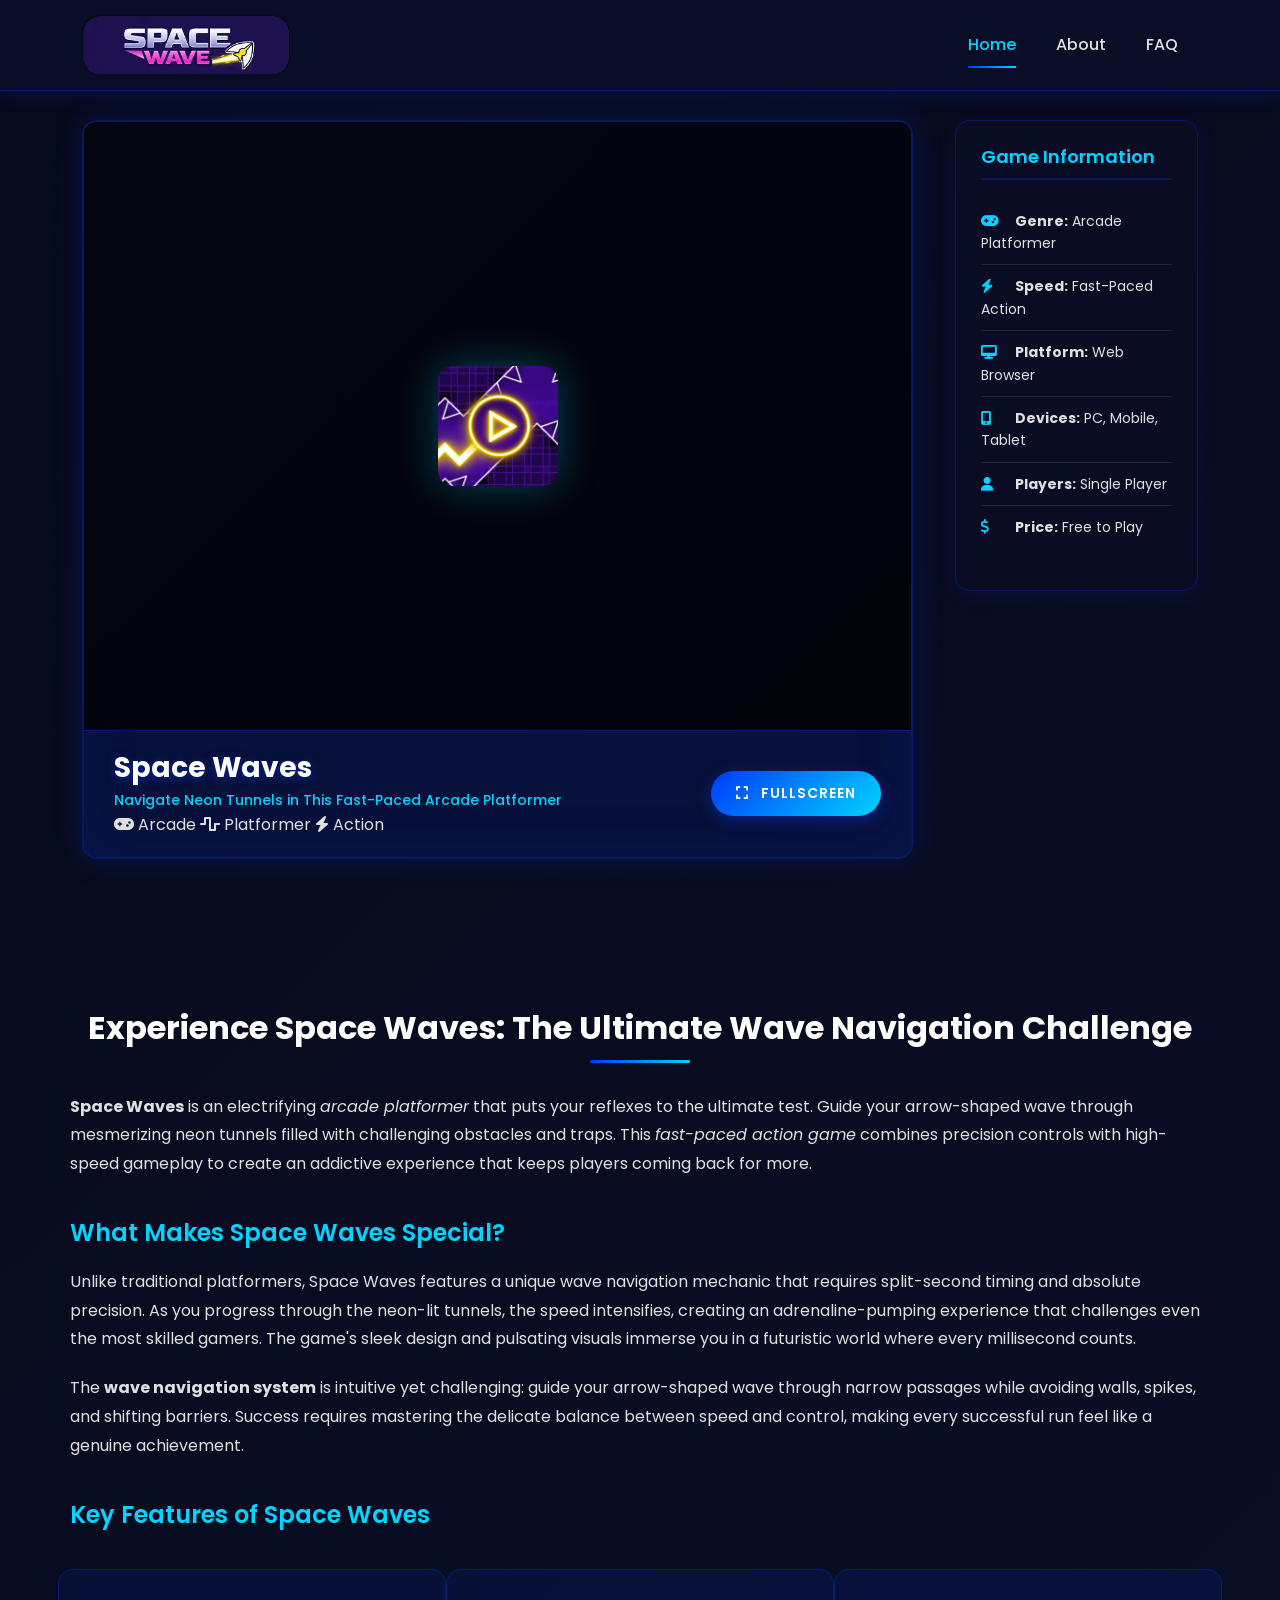
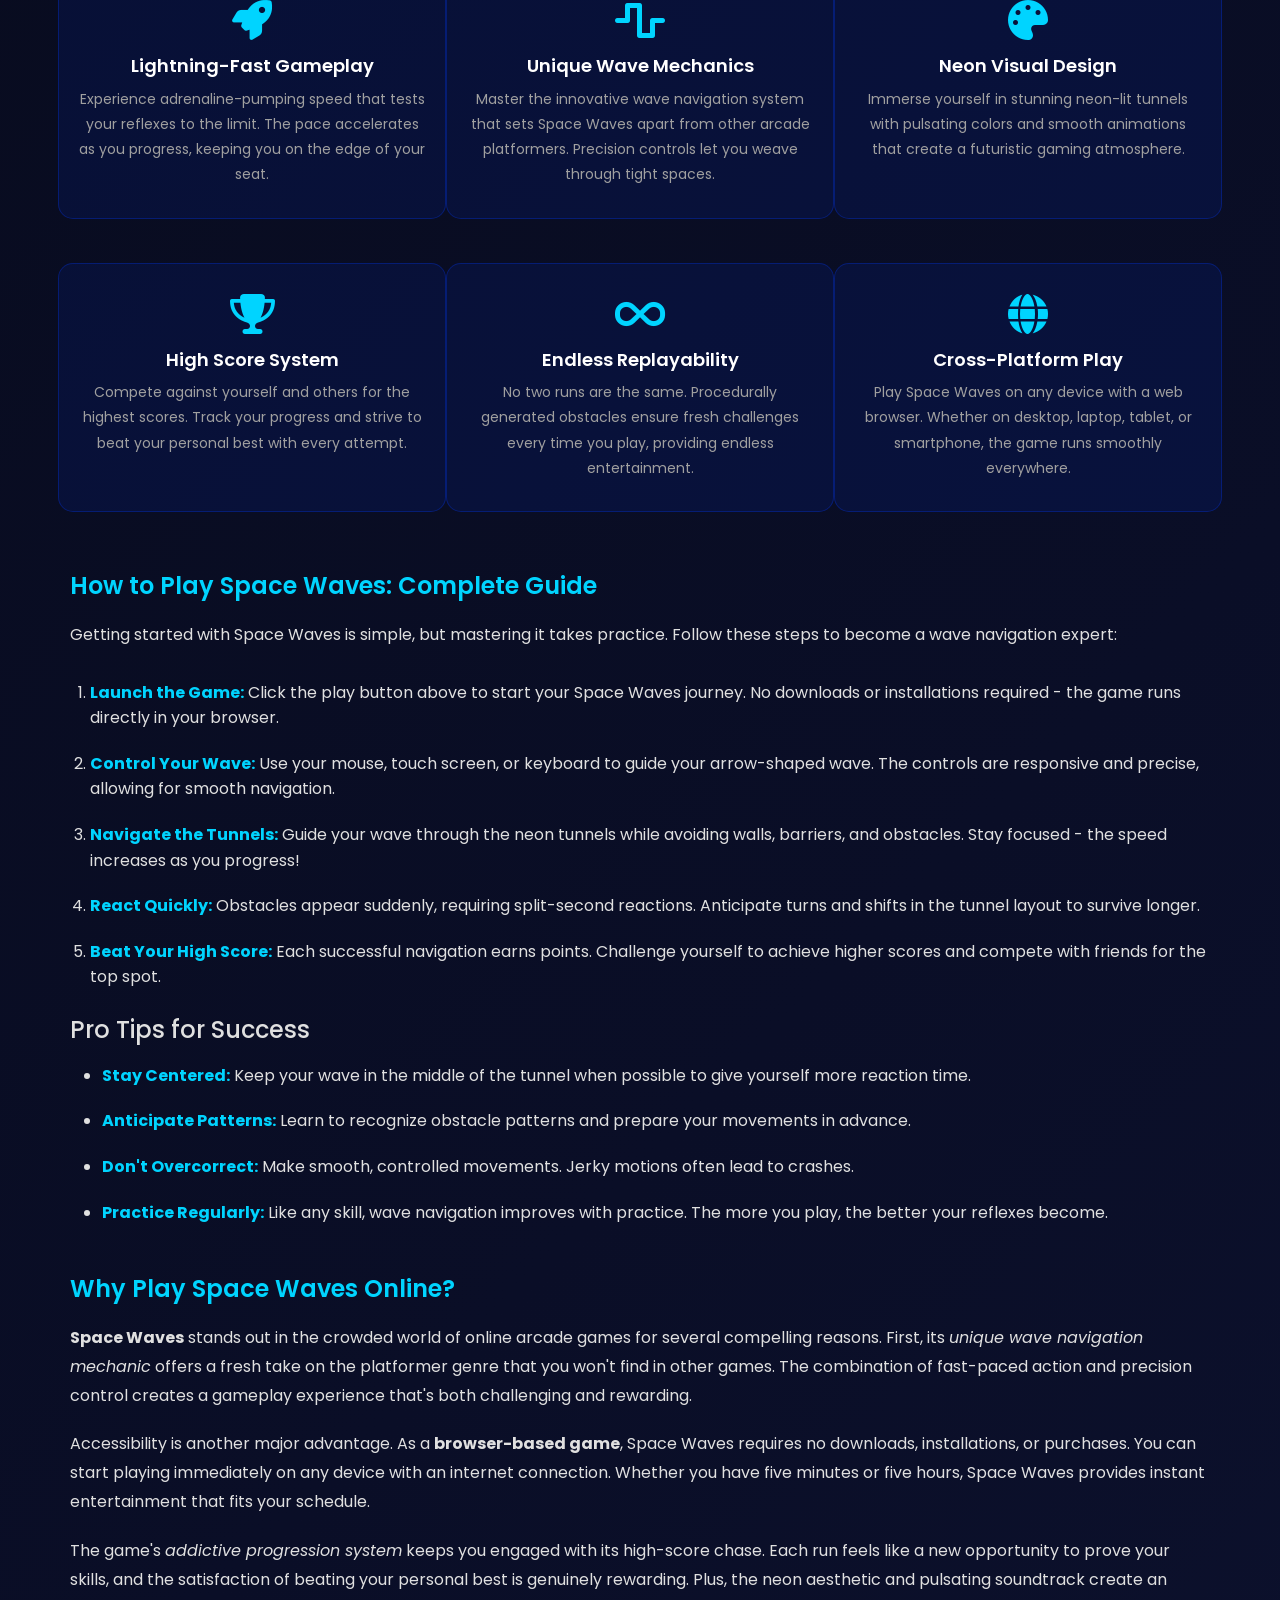
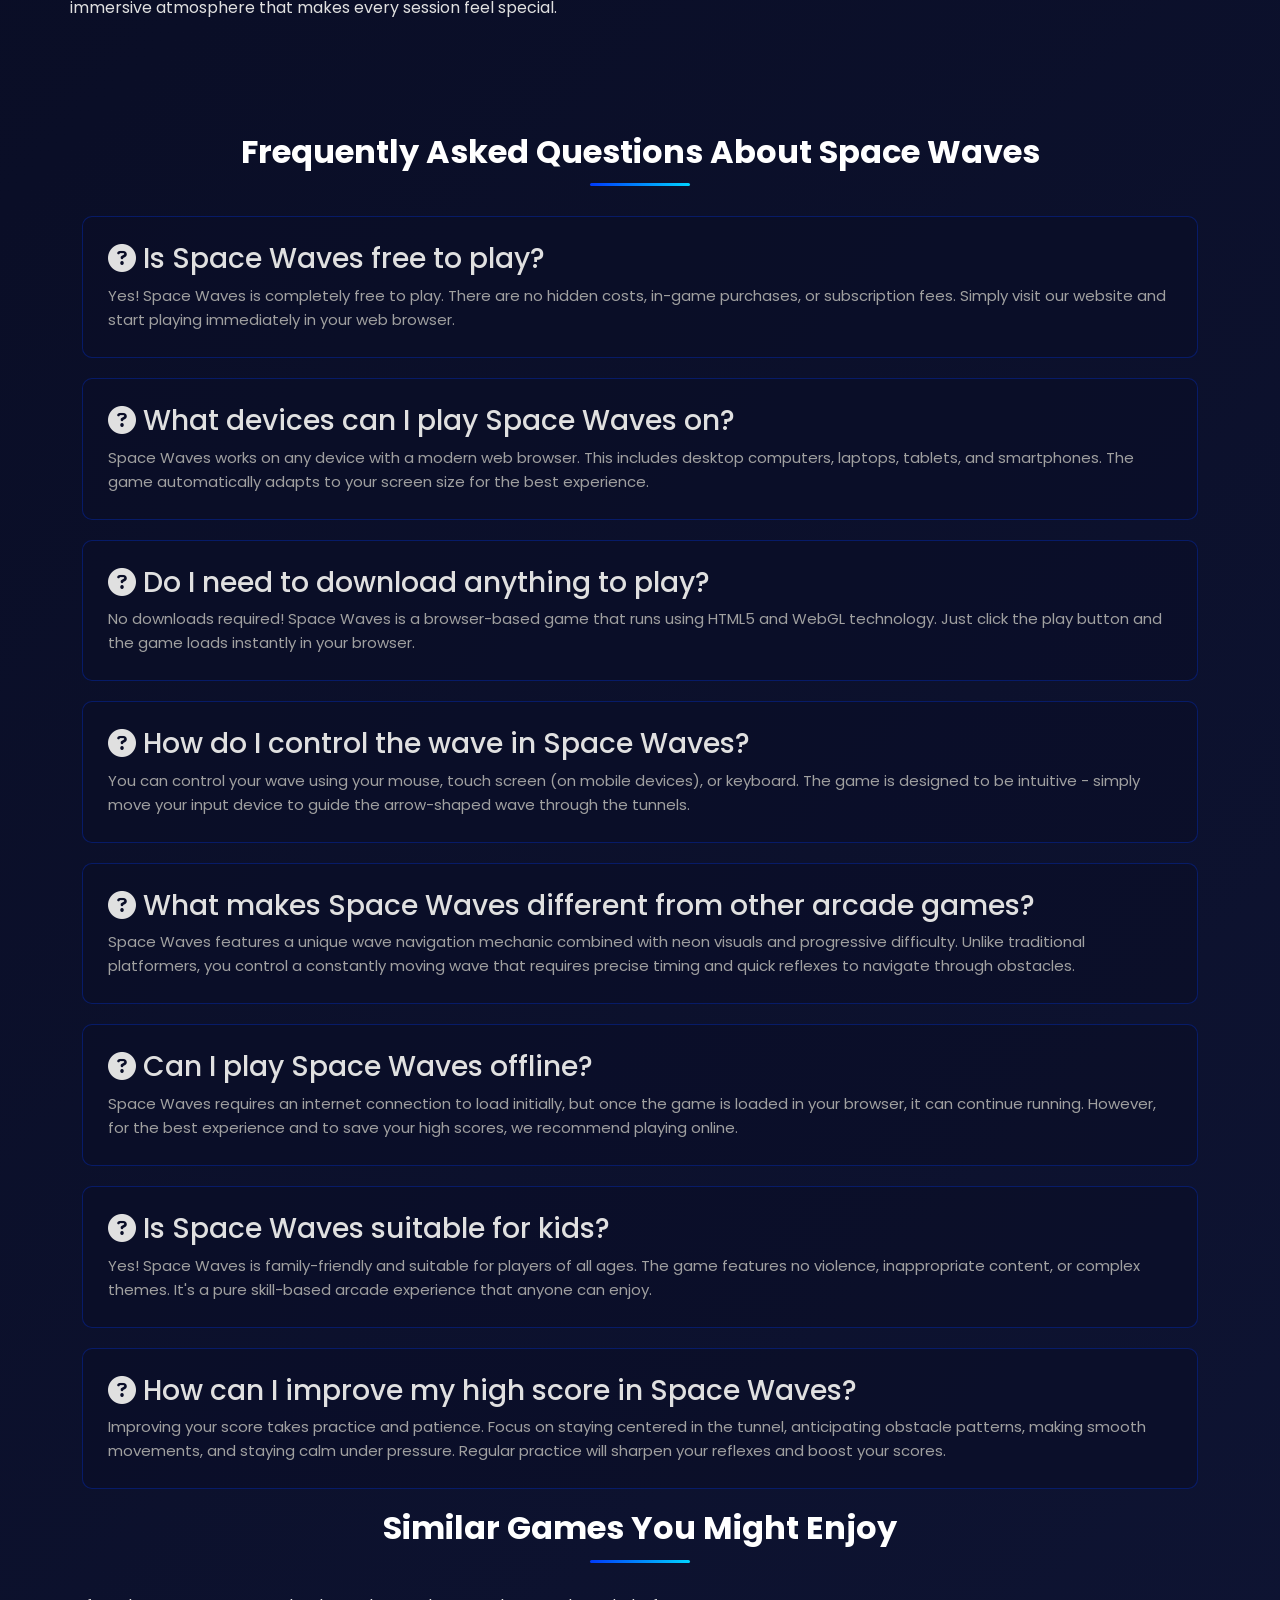
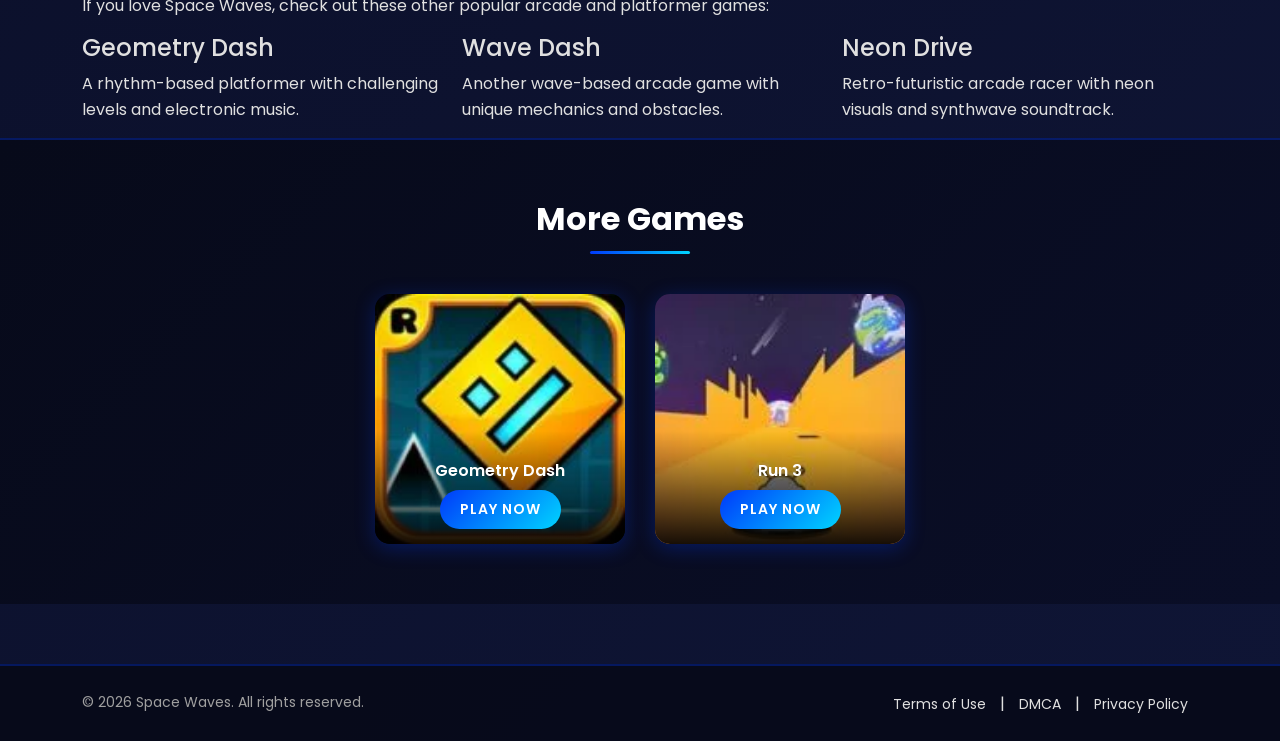
==== index.html @ f8aede5f "Add files via upload" ====
<!DOCTYPE html>
<html lang="en" dir="ltr">
<head>
    <meta charset="utf-8">
    <meta name="viewport" content="width=device-width, initial-scale=1, shrink-to-fit=no" />
    <title>Space Waves - Play Free Online Arcade Platformer Game</title>
    <meta name="description" content="Play Space Waves unblocked free online! Navigate neon tunnels in this fast-paced arcade platformer. Test your reflexes in Space Waves unbanned - the ultimate wave navigation game!" />
    <meta name="keywords" content="space waves game, space waves online, arcade platformer, wave navigation game, neon tunnel game, reflex arcade game, free online game" />
    <meta name="robots" content="index, follow">
    <link rel="canonical" href="https://spacewaves-unblocked.github.io/" />
    
    <!-- Open Graph -->
    <meta property="og:title" content="Space Waves - Play Free Online Arcade Platformer" />
    <meta property="og:description" content="Guide your wave through neon tunnels in this fast-paced arcade platformer. Play Space Waves free online now!" />
    <meta property="og:type" content="website" />
    <meta property="og:url" content="https://spacewaves-unblocked.github.io/" />
    <meta property="og:image" content="https://spacewaves-unblocked.github.io/images/logo.webp" />
    <meta property="og:image:width" content="512" />
    <meta property="og:image:height" content="512" />
    <meta property="og:site_name" content="Space Waves" />
    
    <!-- Twitter Card -->
    <meta name="twitter:card" content="summary_large_image" />
    <meta name="twitter:title" content="Space Waves - Free Online Arcade Platformer" />
    <meta name="twitter:description" content="Navigate neon tunnels in this fast-paced wave platformer game. Play free now!" />
    <meta name="twitter:image" content="https://spacewaves-unblocked.github.io/images/logo.webp" />
    
    <!-- Favicon -->
    <link rel="icon" href="images/favicon.webp" sizes="32x32">
    <link rel="apple-touch-icon" href="images/logo.webp">
    
    <!-- Bootstrap CSS -->
    <link rel="stylesheet" href="https://cdn.jsdelivr.net/npm/bootstrap@5.3.0/dist/css/bootstrap.min.css" integrity="sha384-9ndCyUaIbzAi2FUVXJi0CjmCapSmO7SnpJef0486qhLnuZ2cdeRhO02iuK6FUUVM" crossorigin="anonymous">
    
    <!-- Font Awesome -->
    <link rel="stylesheet" href="https://cdnjs.cloudflare.com/ajax/libs/font-awesome/6.4.0/css/all.min.css" integrity="sha512-iecdLmaskl7CVkqkXNQ/ZH/XLlvWZOJyj7Yy7tcenmpD1ypASozpmT/E0iPtmFIB46ZmdtAc9eNBvH0H/ZpiBw==" crossorigin="anonymous" referrerpolicy="no-referrer" />
    
    <!-- Resource Hints for Performance -->
    <link rel="preconnect" href="https://fonts.googleapis.com">
    <link rel="preconnect" href="https://fonts.gstatic.com" crossorigin>
    <link rel="preconnect" href="https://cdn.jsdelivr.net" crossorigin>
    <link rel="preconnect" href="https://cdnjs.cloudflare.com" crossorigin>
    <link rel="preconnect" href="https://code.jquery.com" crossorigin>
    
    <!-- Preload Critical Resources -->
    <link rel="preload" href="https://fonts.googleapis.com/css2?family=Poppins:wght@400;500;600;700&display=swap" as="style">
    <link rel="preload" href="images/logo.webp" as="image" fetchpriority="high">
    
    <!-- Google Fonts -->
    <link href="https://fonts.googleapis.com/css2?family=Poppins:wght@400;500;600;700&display=swap" rel="stylesheet">
    
    <!-- Custom CSS -->
    <link rel="stylesheet" href="css/style.css">
    
    <!-- Schema Markup - VideoGame -->
    <script type="application/ld+json">
    {
        "@context": "https://schema.org",
        "@type": "VideoGame",
        "name": "Space Waves",
        "description": "A fast-paced arcade platformer where players navigate an arrow-shaped wave through neon tunnels, dodging obstacles and testing their reflexes.",
        "genre": ["Arcade", "Platformer", "Action"],
        "gamePlatform": ["Web Browser", "PC", "Mobile"],
        "playMode": "SinglePlayer",
        "applicationCategory": "Game",
        "operatingSystem": "Any",
        "offers": {
            "@type": "Offer",
            "price": "0",
            "priceCurrency": "USD",
            "availability": "https://schema.org/InStock"
        },
        "author": {
            "@type": "Organization",
            "name": "do.Games"
        },
        "publisher": {
            "@type": "Organization",
            "name": "Space Waves"
        },
        "aggregateRating": {
            "@type": "AggregateRating",
            "ratingValue": "4.5",
            "ratingCount": "1000"
        }
    }
    </script>
    
    <!-- WebSite Schema -->
    <script type="application/ld+json">
    {
        "@context": "https://schema.org",
        "@type": "WebSite",
        "name": "Space Waves - Free Online Game",
        "url": "https://spacewaves-unblocked.github.io",
        "description": "Play Space Waves free online. Navigate neon tunnels in this fast-paced arcade platformer with precision controls.",
        "potentialAction": {
            "@type": "SearchAction",
            "target": "https://spacewaves-unblocked.github.io/?search={search_term_string}",
            "query-input": "required name=search_term_string"
        }
    }
    </script>
    
    <!-- Breadcrumb Schema -->
    <script type="application/ld+json">
    {
        "@context": "https://schema.org",
        "@type": "BreadcrumbList",
        "itemListElement": [{
            "@type": "ListItem",
            "position": 1,
            "name": "Home",
            "item": "https://spacewaves-unblocked.github.io/"
        }]
    }
    </script>
    
    <!-- FAQ Schema -->
    <script type="application/ld+json">
    {
        "@context": "https://schema.org",
        "@type": "FAQPage",
        "mainEntity": [
            {
                "@type": "Question",
                "name": "Is Space Waves free to play?",
                "acceptedAnswer": {
                    "@type": "Answer",
                    "text": "Yes! Space Waves is completely free to play. There are no hidden costs, in-game purchases, or subscription fees. Simply visit our website and start playing immediately in your web browser."
                }
            },
            {
                "@type": "Question",
                "name": "What devices can I play Space Waves on?",
                "acceptedAnswer": {
                    "@type": "Answer",
                    "text": "Space Waves works on any device with a modern web browser. This includes desktop computers, laptops, tablets, and smartphones. The game automatically adapts to your screen size for the best experience."
                }
            },
            {
                "@type": "Question",
                "name": "Do I need to download anything to play Space Waves?",
                "acceptedAnswer": {
                    "@type": "Answer",
                    "text": "No downloads required! Space Waves is a browser-based game that runs using HTML5 and WebGL technology. Just click the play button and the game loads instantly in your browser."
                }
            },
            {
                "@type": "Question",
                "name": "How do I control the wave in Space Waves?",
                "acceptedAnswer": {
                    "@type": "Answer",
                    "text": "You can control your wave using your mouse, touch screen (on mobile devices), or keyboard. The game is designed to be intuitive - simply move your input device to guide the arrow-shaped wave through the tunnels."
                }
            },
            {
                "@type": "Question",
                "name": "What makes Space Waves different from other arcade games?",
                "acceptedAnswer": {
                    "@type": "Answer",
                    "text": "Space Waves features a unique wave navigation mechanic combined with neon visuals and progressive difficulty. Unlike traditional platformers, you control a constantly moving wave that requires precise timing and quick reflexes to navigate through obstacles."
                }
            },
            {
                "@type": "Question",
                "name": "Can I play Space Waves offline?",
                "acceptedAnswer": {
                    "@type": "Answer",
                    "text": "Space Waves requires an internet connection to load initially, but once the game is loaded in your browser, it can continue running. However, for the best experience and to save your high scores, we recommend playing online."
                }
            },
            {
                "@type": "Question",
                "name": "Is Space Waves suitable for kids?",
                "acceptedAnswer": {
                    "@type": "Answer",
                    "text": "Yes! Space Waves is family-friendly and suitable for players of all ages. The game features no violence, inappropriate content, or complex themes. It's a pure skill-based arcade experience that anyone can enjoy."
                }
            },
            {
                "@type": "Question",
                "name": "How can I improve my high score in Space Waves?",
                "acceptedAnswer": {
                    "@type": "Answer",
                    "text": "Improving your score takes practice and patience. Focus on staying centered in the tunnel, anticipating obstacle patterns, making smooth movements, and staying calm under pressure. Regular practice will sharpen your reflexes and boost your scores."
                }
            }
        ]
    }
    </script>
</head>

<body id="page-top">
    <!-- Navigation -->
    <nav class="navbar navbar-expand-lg navbar-dark fixed-top" id="mainNav">
        <div class="container">
            <a class="navbar-brand" href="/">
                <img src="images/home-logo.webp" width="160" height="80" class="site-logo" alt="Space Waves Home" loading="eager">
            </a>
            <button class="navbar-toggler" type="button" data-bs-toggle="collapse" data-bs-target="#navbarResponsive" aria-controls="navbarResponsive" aria-expanded="false" aria-label="Toggle navigation">
                <span class="navbar-toggler-icon"></span>
            </button>
            <div class="collapse navbar-collapse" id="navbarResponsive">
                <ul class="navbar-nav ms-auto">
                    <li class="nav-item">
                        <a class="nav-link active" href="/">Home</a>
                    </li>
                    <li class="nav-item">
                        
                    </li>
                    <li class="nav-item">
                        <a class="nav-link" href="#about">About</a>
                    </li>
                    <li class="nav-item">
                        <a class="nav-link" href="#faq">FAQ</a>
                    </li>
                </ul>
            </div>
        </div>
    </nav>

    <!-- Main Content -->
    <main>
        <div class="container-fluid game-wrapper">
            <div class="container">
                <div class="row">
                    <!-- Game Section -->
                    <div class="col-lg-9 col-md-12">
                        <div class="game-container">
                            <div class="game-content">
                                <div class="game-iframe-container" id="game-player">
<!-- Custom Play Overlay -->
                                <div id="custom-play-overlay" class="custom-overlay game-play-overlay space-waves-bg">
                                    <div class="overlay-content">
                                        <button id="custom-play-btn" class="btn-play-image" onclick="customStartGame()" role="button" tabindex="0" aria-label="Start playing Space Waves">
                                            <img src="images/start.webp" alt="Play Space Waves" width="120" height="120">
                                        </button>
                                    </div>
                                </div>
                                    
                                    <!-- Game Iframe -->
                                    <iframe class="game-iframe" id="game-area" src="" width="100%" height="600" scrolling="none" frameborder="0" allowfullscreen title="Space Waves Game" loading="lazy"></iframe>
                                </div>
                            </div>
                            
                            <!-- Game Info -->
                            <div class="game-info">
                                <div class="row align-items-center">
                                    <div class="col-md-8">
                                        <h1 class="single-title">Space Waves</h1>
                                        <p class="game-subtitle">Navigate Neon Tunnels in This Fast-Paced Arcade Platformer</p>
                                        <div class="game-tags">
                                            <span class="tag"><i class="fas fa-gamepad"></i> Arcade</span>
                                            <span class="tag"><i class="fas fa-wave-square"></i> Platformer</span>
                                            <span class="tag"><i class="fas fa-bolt"></i> Action</span>
                                        </div>
                                    </div>
                                    <div class="col-md-4 text-md-end">
                                        <div class="b-action">
                                            <button onclick="open_fullscreen()" class="btn btn-capsule" aria-label="Toggle fullscreen mode">
                                                <i class="fas fa-expand b-icon"></i> Fullscreen
                                            </button>
                                        </div>
                                    </div>
                                </div>
                            </div>
                        </div>
                    </div>
                    
                    <!-- Sidebar -->
                    <aside class="col-lg-3 col-md-12 sidebar">
                        <div class="widget game-stats">
                            <h4>Game Information</h4>
                            <ul class="list-unstyled">
                                <li><i class="fas fa-gamepad"></i> <strong>Genre:</strong> Arcade Platformer</li>
                                <li><i class="fas fa-bolt"></i> <strong>Speed:</strong> Fast-Paced Action</li>
                                <li><i class="fas fa-desktop"></i> <strong>Platform:</strong> Web Browser</li>
                                <li><i class="fas fa-mobile-alt"></i> <strong>Devices:</strong> PC, Mobile, Tablet</li>
                                <li><i class="fas fa-user"></i> <strong>Players:</strong> Single Player</li>
                                <li><i class="fas fa-dollar-sign"></i> <strong>Price:</strong> Free to Play</li>
</ul>
                        </div>
                    </aside>
                </div>
            </div>
        </div>

        <!-- SEO Content Section -->
        <section class="container seo-content" id="about">
            <h2 class="section-title">Experience Space Waves: The Ultimate Wave Navigation Challenge</h2>
            
            <article>
                <p><strong>Space Waves</strong> is an electrifying <em>arcade platformer</em> that puts your reflexes to the ultimate test. Guide your arrow-shaped wave through mesmerizing neon tunnels filled with challenging obstacles and traps. This <em>fast-paced action game</em> combines precision controls with high-speed gameplay to create an addictive experience that keeps players coming back for more.</p>
                
                <h3 class="item-title">What Makes Space Waves Special?</h3>
                <p>Unlike traditional platformers, Space Waves features a unique wave navigation mechanic that requires split-second timing and absolute precision. As you progress through the neon-lit tunnels, the speed intensifies, creating an adrenaline-pumping experience that challenges even the most skilled gamers. The game's sleek design and pulsating visuals immerse you in a futuristic world where every millisecond counts.</p>
                
                <p>The <strong>wave navigation system</strong> is intuitive yet challenging: guide your arrow-shaped wave through narrow passages while avoiding walls, spikes, and shifting barriers. Success requires mastering the delicate balance between speed and control, making every successful run feel like a genuine achievement.</p>
            </article>

            <section class="features-section" id="features">
                <h3 class="item-title">Key Features of Space Waves</h3>
                <div class="features-list">
                    <div class="row">
                        <div class="col-md-4 feature-item">
                            <i class="fas fa-rocket" aria-hidden="true"></i>
                            <h4>Lightning-Fast Gameplay</h4>
                            <p>Experience adrenaline-pumping speed that tests your reflexes to the limit. The pace accelerates as you progress, keeping you on the edge of your seat.</p>
                        </div>
                        <div class="col-md-4 feature-item">
                            <i class="fas fa-wave-square" aria-hidden="true"></i>
                            <h4>Unique Wave Mechanics</h4>
                            <p>Master the innovative wave navigation system that sets Space Waves apart from other arcade platformers. Precision controls let you weave through tight spaces.</p>
                        </div>
                        <div class="col-md-4 feature-item">
                            <i class="fas fa-palette" aria-hidden="true"></i>
                            <h4>Neon Visual Design</h4>
                            <p>Immerse yourself in stunning neon-lit tunnels with pulsating colors and smooth animations that create a futuristic gaming atmosphere.</p>
                        </div>
                    </div>
                    <div class="row mt-4">
                        <div class="col-md-4 feature-item">
                            <i class="fas fa-trophy" aria-hidden="true"></i>
                            <h4>High Score System</h4>
                            <p>Compete against yourself and others for the highest scores. Track your progress and strive to beat your personal best with every attempt.</p>
                        </div>
                        <div class="col-md-4 feature-item">
                            <i class="fas fa-infinity" aria-hidden="true"></i>
                            <h4>Endless Replayability</h4>
                            <p>No two runs are the same. Procedurally generated obstacles ensure fresh challenges every time you play, providing endless entertainment.</p>
                        </div>
                        <div class="col-md-4 feature-item">
                            <i class="fas fa-globe" aria-hidden="true"></i>
                            <h4>Cross-Platform Play</h4>
                            <p>Play Space Waves on any device with a web browser. Whether on desktop, laptop, tablet, or smartphone, the game runs smoothly everywhere.</p>
                        </div>
                    </div>
                </div>
            </section>

            <section class="how-to-play-section">
                <h3 class="item-title">How to Play Space Waves: Complete Guide</h3>
                <div class="how-to-play">
                    <p>Getting started with Space Waves is simple, but mastering it takes practice. Follow these steps to become a wave navigation expert:</p>
                    <ol>
                        <li><strong>Launch the Game:</strong> Click the play button above to start your Space Waves journey. No downloads or installations required - the game runs directly in your browser.</li>
                        <li><strong>Control Your Wave:</strong> Use your mouse, touch screen, or keyboard to guide your arrow-shaped wave. The controls are responsive and precise, allowing for smooth navigation.</li>
                        <li><strong>Navigate the Tunnels:</strong> Guide your wave through the neon tunnels while avoiding walls, barriers, and obstacles. Stay focused - the speed increases as you progress!</li>
                        <li><strong>React Quickly:</strong> Obstacles appear suddenly, requiring split-second reactions. Anticipate turns and shifts in the tunnel layout to survive longer.</li>
                        <li><strong>Beat Your High Score:</strong> Each successful navigation earns points. Challenge yourself to achieve higher scores and compete with friends for the top spot.</li>
                    </ol>
                    
                    <div class="pro-tips">
                        <h4>Pro Tips for Success</h4>
                        <ul>
                            <li><strong>Stay Centered:</strong> Keep your wave in the middle of the tunnel when possible to give yourself more reaction time.</li>
                            <li><strong>Anticipate Patterns:</strong> Learn to recognize obstacle patterns and prepare your movements in advance.</li>
                            <li><strong>Don't Overcorrect:</strong> Make smooth, controlled movements. Jerky motions often lead to crashes.</li>
                            <li><strong>Practice Regularly:</strong> Like any skill, wave navigation improves with practice. The more you play, the better your reflexes become.</li>
                        </ul>
                    </div>
                </div>
            </section>

            <section class="why-play-section">
                <h3 class="item-title">Why Play Space Waves Online?</h3>
                <p><strong>Space Waves</strong> stands out in the crowded world of online arcade games for several compelling reasons. First, its <em>unique wave navigation mechanic</em> offers a fresh take on the platformer genre that you won't find in other games. The combination of fast-paced action and precision control creates a gameplay experience that's both challenging and rewarding.</p>
                
                <p>Accessibility is another major advantage. As a <strong>browser-based game</strong>, Space Waves requires no downloads, installations, or purchases. You can start playing immediately on any device with an internet connection. Whether you have five minutes or five hours, Space Waves provides instant entertainment that fits your schedule.</p>
                
                <p>The game's <em>addictive progression system</em> keeps you engaged with its high-score chase. Each run feels like a new opportunity to prove your skills, and the satisfaction of beating your personal best is genuinely rewarding. Plus, the neon aesthetic and pulsating soundtrack create an immersive atmosphere that makes every session feel special.</p>
            </section>
        </section>

        <!-- FAQ Section -->
        <section class="container faq-section" id="faq">
            <h2 class="section-title">Frequently Asked Questions About Space Waves</h2>
            
            <div class="faq-container">
                <div class="faq-item">
                    <h3 class="faq-question"><i class="fas fa-question-circle"></i> Is Space Waves free to play?</h3>
                    <div class="faq-answer">
                        <p>Yes! Space Waves is completely free to play. There are no hidden costs, in-game purchases, or subscription fees. Simply visit our website and start playing immediately in your web browser.</p>
                    </div>
                </div>
                
                <div class="faq-item">
                    <h3 class="faq-question"><i class="fas fa-question-circle"></i> What devices can I play Space Waves on?</h3>
                    <div class="faq-answer">
                        <p>Space Waves works on any device with a modern web browser. This includes desktop computers, laptops, tablets, and smartphones. The game automatically adapts to your screen size for the best experience.</p>
                    </div>
                </div>
                
                <div class="faq-item">
                    <h3 class="faq-question"><i class="fas fa-question-circle"></i> Do I need to download anything to play?</h3>
                    <div class="faq-answer">
                        <p>No downloads required! Space Waves is a browser-based game that runs using HTML5 and WebGL technology. Just click the play button and the game loads instantly in your browser.</p>
                    </div>
                </div>
                
                <div class="faq-item">
                    <h3 class="faq-question"><i class="fas fa-question-circle"></i> How do I control the wave in Space Waves?</h3>
                    <div class="faq-answer">
                        <p>You can control your wave using your mouse, touch screen (on mobile devices), or keyboard. The game is designed to be intuitive - simply move your input device to guide the arrow-shaped wave through the tunnels.</p>
                    </div>
                </div>
                
                <div class="faq-item">
                    <h3 class="faq-question"><i class="fas fa-question-circle"></i> What makes Space Waves different from other arcade games?</h3>
                    <div class="faq-answer">
                        <p>Space Waves features a unique wave navigation mechanic combined with neon visuals and progressive difficulty. Unlike traditional platformers, you control a constantly moving wave that requires precise timing and quick reflexes to navigate through obstacles.</p>
                    </div>
                </div>
                
                <div class="faq-item">
                    <h3 class="faq-question"><i class="fas fa-question-circle"></i> Can I play Space Waves offline?</h3>
                    <div class="faq-answer">
                        <p>Space Waves requires an internet connection to load initially, but once the game is loaded in your browser, it can continue running. However, for the best experience and to save your high scores, we recommend playing online.</p>
                    </div>
                </div>
                
                <div class="faq-item">
                    <h3 class="faq-question"><i class="fas fa-question-circle"></i> Is Space Waves suitable for kids?</h3>
                    <div class="faq-answer">
                        <p>Yes! Space Waves is family-friendly and suitable for players of all ages. The game features no violence, inappropriate content, or complex themes. It's a pure skill-based arcade experience that anyone can enjoy.</p>
                    </div>
                </div>
                
                <div class="faq-item">
                    <h3 class="faq-question"><i class="fas fa-question-circle"></i> How can I improve my high score in Space Waves?</h3>
                    <div class="faq-answer">
                        <p>Improving your score takes practice and patience. Focus on staying centered in the tunnel, anticipating obstacle patterns, making smooth movements, and staying calm under pressure. Regular practice will sharpen your reflexes and boost your scores.</p>
                    </div>
                </div>
            </div>
        </section>

        <!-- Related Games Section -->
        <section class="container related-games">
            <h2 class="section-title">Similar Games You Might Enjoy</h2>
            <p class="section-description">If you love Space Waves, check out these other popular arcade and platformer games:</p>
            
            <div class="row">
                <div class="col-md-4">
                    <div class="game-card">
                        <h4>Geometry Dash</h4>
                        <p>A rhythm-based platformer with challenging levels and electronic music.</p>
                    </div>
                </div>
                <div class="col-md-4">
                    <div class="game-card">
                        <h4>Wave Dash</h4>
                        <p>Another wave-based arcade game with unique mechanics and obstacles.</p>
                    </div>
                </div>
                <div class="col-md-4">
                    <div class="game-card">
                        <h4>Neon Drive</h4>
                        <p>Retro-futuristic arcade racer with neon visuals and synthwave soundtrack.</p>
                    </div>
                </div>
            </div>
        </section>
    </main>

    <!-- More Games Section -->
    <section class="more-games-section">
        <div class="container">
            <h2 class="section-title">More Games</h2>
            <div class="games-grid">
                <a href="geometry-dash.html" class="game-thumb-link">
                    <div class="game-thumb">
                        <img src="images/geometry-dash-thumb.webp" alt="Geometry Dash" loading="lazy">
                        <div class="game-thumb-overlay">
                            <h4>Geometry Dash</h4>
                            <span class="play-btn">Play Now</span>
                        </div>
                    </div>
                </a>
                <a href="run-3.html" class="game-thumb-link">
                    <div class="game-thumb">
                        <img src="images/run-3-thumb.webp" alt="Run 3" loading="lazy">
                        <div class="game-thumb-overlay">
                            <h4>Run 3</h4>
                            <span class="play-btn">Play Now</span>
                        </div>
                    </div>
                </a>
            </div>
        </div>
    </section>

    <!-- Footer -->
    <footer class="footer-copyright">
        <div class="container">
            <div class="row">
                <div class="col-md-6">
                    <p>&copy; 2026 Space Waves. All rights reserved.</p>
                </div>
                <div class="col-md-6 text-md-end">
                    <span class="footer-links">
                        <a href="terms.html">Terms of Use</a> | 
                        <a href="dmca.html">DMCA</a> | 
                        <a href="privacy.html">Privacy Policy</a>
                    </span>
                </div>
            </div>
        </div>
    </footer>

    <!-- Scripts -->
    <script src="https://code.jquery.com/jquery-3.6.0.min.js" integrity="sha256-/xUj+3OJU5yExlq6GSYGSHk7tPXikynS7ogEvDej/m4=" crossorigin="anonymous"></script>
    <script src="https://cdn.jsdelivr.net/npm/bootstrap@5.3.0/dist/js/bootstrap.bundle.min.js" integrity="sha384-geWF76RCwLtnZ8qwWowPQNguL3RmwHVBC9FhGdlKrxdiJJigb/j/68SIy3Te4Bkz" crossorigin="anonymous"></script>
    
    <script>
        function customStartGame() {
            document.getElementById('game-area').src = '/play/';
            document.getElementById('custom-play-overlay').style.display = 'none';
        }
        
        function open_fullscreen() {
            let game = document.getElementById("game-area");
            if (game == null) return;
            
            if (!document.fullscreenElement && !document.mozFullScreenElement && 
                !document.webkitFullscreenElement && !document.msFullscreenElement) {
                if (game.requestFullscreen) {
                    game.requestFullscreen();
                } else if (game.msRequestFullscreen) {
                    game.msRequestFullscreen();
                } else if (game.mozRequestFullScreen) {
                    game.mozRequestFullScreen();
                } else if (game.webkitRequestFullscreen) {
                    game.webkitRequestFullscreen(Element.ALLOW_KEYBOARD_INPUT);
                }
            } else {
                if (document.exitFullscreen) {
                    document.exitFullscreen();
                } else if (document.msExitFullscreen) {
                    document.msExitFullscreen();
                } else if (document.mozCancelFullScreen) {
                    document.mozCancelFullScreen();
                } else if (document.webkitExitFullscreen) {
                    document.webkitExitFullscreen();
                }
            }
        }
        
        // Smooth scrolling for anchor links
        document.querySelectorAll('a[href^="#"]').forEach(anchor => {
            anchor.addEventListener('click', function (e) {
                e.preventDefault();
                document.querySelector(this.getAttribute('href')).scrollIntoView({
                    behavior: 'smooth'
                });
            });
        });
    </script>
</body>
</html>
---- css/style.css ----
/* Space Waves Website - Deep Blue Theme */
/* Color Scheme */
:root {
    --primary-deep-blue: #003afa;
    --primary-medium-blue: #0056b3;
    --dark-navy: #0a0e27;
    --darker-navy: #070a1a;
    --text-white: #ffffff;
    --text-light: #e0e0e0;
    --text-muted: #a0a0a0;
    --accent-cyan: #00d4ff;
    --accent-glow: rgba(0, 212, 255, 0.3);
    --border-blue: rgba(0, 58, 250, 0.3);
    --gradient-start: #003afa;
    --gradient-end: #00d4ff;
}

/* Global Styles */
* {
    margin: 0;
    padding: 0;
    box-sizing: border-box;
}

body {
    font-family: 'Poppins', sans-serif;
    background: linear-gradient(135deg, var(--darker-navy) 0%, var(--dark-navy) 50%, #0f1535 100%);
    color: var(--text-light);
    min-height: 100vh;
    line-height: 1.6;
    overflow-x: hidden;
}

/* Scrollbar Styling */
::-webkit-scrollbar {
    width: 8px;
}

::-webkit-scrollbar-track {
    background: var(--dark-navy);
}

::-webkit-scrollbar-thumb {
    background: var(--primary-deep-blue);
    border-radius: 4px;
}

::-webkit-scrollbar-thumb:hover {
    background: var(--primary-medium-blue);
}

/* Navigation */
#mainNav {
    background: rgba(10, 14, 39, 0.95) !important;
    backdrop-filter: blur(10px);
    border-bottom: 1px solid var(--border-blue);
    padding: 15px 0;
    transition: all 0.3s ease;
    box-shadow: 0 2px 20px rgba(0, 58, 250, 0.2);
}

.navbar-brand {
    padding: 0;
}

.site-logo {
    max-height: 60px;
    width: auto;
    transition: transform 0.3s ease;
}

.site-logo:hover {
    transform: scale(1.05);
}

.navbar-toggler {
    border: 2px solid var(--accent-cyan);
    padding: 8px 12px;
}

.navbar-toggler-icon {
    background-image: url("data:image/svg+xml,%3csvg xmlns='http://www.w3.org/2000/svg' viewBox='0 0 30 30'%3e%3cpath stroke='rgba%280, 212, 255, 1%29' stroke-linecap='round' stroke-miterlimit='10' stroke-width='2' d='M4 7h22M4 15h22M4 23h22'/%3e%3c/svg%3e");
}

.nav-link {
    color: var(--text-light) !important;
    font-weight: 500;
    padding: 10px 20px !important;
    position: relative;
    transition: color 0.3s ease;
}

.nav-link:hover,
.nav-link.active {
    color: var(--accent-cyan) !important;
}

.nav-link::after {
    content: '';
    position: absolute;
    bottom: 0;
    left: 20px;
    width: 0;
    height: 2px;
    background: linear-gradient(90deg, var(--gradient-start), var(--gradient-end));
    transition: width 0.3s ease;
}

.nav-link:hover::after,
.nav-link.active::after {
    width: calc(100% - 40px);
}

/* Game Wrapper */
.game-wrapper {
    padding: 120px 0 60px;
    min-height: 100vh;
}

/* Game Container */
.game-container {
    background: rgba(10, 14, 39, 0.6);
    border: 2px solid var(--border-blue);
    border-radius: 15px;
    overflow: hidden;
    box-shadow: 
        0 0 30px rgba(0, 58, 250, 0.2),
        inset 0 0 60px rgba(0, 58, 250, 0.1);
    margin-bottom: 30px;
}

.game-content {
    position: relative;
}

.game-iframe-container {
    position: relative;
    background: var(--darker-navy);
}

.game-iframe {
    width: 100%;
    height: 600px;
    border: none;
    background: var(--darker-navy);
}

/* Custom Play Overlay */
.custom-overlay {
    position: absolute;
    top: 0;
    left: 0;
    width: 100%;
    height: 100%;
    background: linear-gradient(135deg, rgba(10, 14, 39, 0.95), rgba(7, 10, 26, 0.98));
    display: flex;
    align-items: center;
    justify-content: center;
    z-index: 100;
    cursor: pointer;
    transition: opacity 0.3s ease;
}

.overlay-content {
    text-align: center;
}

.overlay-logo {
    width: 120px;
    height: 120px;
    margin-bottom: 20px;
    border-radius: 20px;
    box-shadow: 0 0 40px var(--accent-glow);
    animation: pulse-glow 2s ease-in-out infinite;
}

@keyframes pulse-glow {
    0%, 100% {
        box-shadow: 0 0 40px var(--accent-glow);
    }
    50% {
        box-shadow: 0 0 60px rgba(0, 212, 255, 0.5);
    }
}

.play-button {
    font-size: 80px;
    color: var(--accent-cyan);
    cursor: pointer;
    transition: all 0.3s ease;
    display: inline-block;
}

.play-button:hover {
    color: var(--text-white);
    transform: scale(1.1);
    text-shadow: 0 0 30px var(--accent-glow);
}

/* Text Play Button */
.btn-play {
    background: linear-gradient(135deg, var(--gradient-start), var(--gradient-end));
    color: var(--text-white);
    border: none;
    border-radius: 50px;
    padding: 20px 60px;
    font-size: 28px;
    font-weight: 700;
    text-transform: uppercase;
    letter-spacing: 3px;
    cursor: pointer;
    transition: all 0.3s ease;
    margin: 20px 0;
    box-shadow: 0 4px 20px rgba(0, 58, 250, 0.5);
    font-family: 'Poppins', sans-serif;
}

.btn-play:hover {
    transform: translateY(-3px) scale(1.05);
    box-shadow: 0 8px 30px rgba(0, 58, 250, 0.7);
    background: linear-gradient(135deg, var(--primary-medium-blue), var(--accent-cyan));
}

.btn-play:active {
    transform: translateY(-1px) scale(1.02);
    box-shadow: 0 4px 15px rgba(0, 58, 250, 0.5);
}

.btn-play:focus {
    outline: 3px solid var(--accent-cyan);
    outline-offset: 5px;
}

/* Image Play Button */
.btn-play-image {
    background: none;
    border: none;
    cursor: pointer;
    padding: 0;
    transition: transform 0.3s ease;
}

.btn-play-image img {
    width: 120px;
    height: 120px;
    border-radius: 15px;
    box-shadow: 0 0 40px var(--accent-glow);
    transition: all 0.3s ease;
}

/* Game Play Overlay with Blurred Background */
.game-play-overlay {
    position: absolute;
    top: 0;
    left: 0;
    width: 100%;
    height: 100%;
    z-index: 100;
    display: flex;
    align-items: center;
    justify-content: center;
    overflow: hidden;
}

.game-play-overlay::before {
    content: '';
    position: absolute;
    top: 0;
    left: 0;
    width: 100%;
    height: 100%;
    background-size: cover;
    background-position: center;
    filter: blur(15px);
    transform: scale(1.1);
    z-index: -1;
}

.game-play-overlay::after {
    content: '';
    position: absolute;
    top: 0;
    left: 0;
    width: 100%;
    height: 100%;
    background: rgba(0, 0, 0, 0.6);
    z-index: -1;
}

/* Specific background images for each game */
.geometry-dash-bg::before {
    background-image: url('../images/geometry-dash-thumb.webp');
}

.run-3-bg::before {
    background-image: url('../images/run-3-thumb.webp');
}

.btn-play-image:hover img {
    transform: scale(1.1);
    box-shadow: 0 0 60px rgba(0, 212, 255, 0.6);
}

.btn-play-image:focus {
    outline: 3px solid var(--accent-cyan);
    outline-offset: 5px;
}

.play-text {
    color: var(--text-light);
    font-size: 18px;
    margin-top: 15px;
    font-weight: 500;
}

/* Game Info */
.game-info {
    padding: 20px 30px;
    background: rgba(0, 58, 250, 0.1);
    border-top: 1px solid var(--border-blue);
}

.single-title {
    color: var(--text-white);
    font-size: 28px;
    font-weight: 700;
    margin: 0;
    text-shadow: 0 2px 10px rgba(0, 58, 250, 0.5);
}

.game-subtitle {
    color: var(--accent-cyan);
    font-size: 14px;
    margin: 5px 0 0;
    font-weight: 500;
}

/* Buttons */
.btn-capsule {
    background: linear-gradient(135deg, var(--gradient-start), var(--gradient-end));
    color: var(--text-white);
    border: none;
    border-radius: 50px;
    padding: 12px 25px;
    font-weight: 600;
    font-size: 14px;
    text-transform: uppercase;
    letter-spacing: 1px;
    transition: all 0.3s ease;
    box-shadow: 0 4px 15px rgba(0, 58, 250, 0.4);
}

.btn-capsule:hover {
    transform: translateY(-2px);
    box-shadow: 0 6px 25px rgba(0, 58, 250, 0.6);
    color: var(--text-white);
}

.btn-capsule .b-icon {
    margin-right: 8px;
}

.b-action {
    display: inline-block;
}

/* Sidebar */
.sidebar {
    padding-left: 30px;
}

.widget {
    background: rgba(10, 14, 39, 0.6);
    border: 1px solid var(--border-blue);
    border-radius: 15px;
    padding: 25px;
    margin-bottom: 20px;
    box-shadow: 0 5px 20px rgba(0, 58, 250, 0.1);
}

.widget h4 {
    color: var(--accent-cyan);
    font-size: 18px;
    font-weight: 600;
    margin-bottom: 20px;
    padding-bottom: 10px;
    border-bottom: 2px solid var(--border-blue);
}

.game-stats ul li {
    padding: 10px 0;
    color: var(--text-light);
    font-size: 14px;
    border-bottom: 1px solid rgba(255, 255, 255, 0.1);
}

.game-stats ul li:last-child {
    border-bottom: none;
}

.game-stats ul li i {
    color: var(--accent-cyan);
    margin-right: 10px;
    width: 20px;
}

/* SEO Content */
.seo-content {
    padding: 60px 0;
}

.section-title {
    color: var(--text-white);
    font-size: 32px;
    font-weight: 700;
    margin-bottom: 30px;
    text-align: center;
    position: relative;
    padding-bottom: 15px;
}

.section-title::after {
    content: '';
    position: absolute;
    bottom: 0;
    left: 50%;
    transform: translateX(-50%);
    width: 100px;
    height: 3px;
    background: linear-gradient(90deg, var(--gradient-start), var(--gradient-end));
    border-radius: 2px;
}

.seo-content p {
    color: var(--text-light);
    font-size: 16px;
    line-height: 1.8;
    margin-bottom: 20px;
}

.seo-content a {
    color: var(--accent-cyan);
    text-decoration: none;
    font-weight: 600;
    transition: color 0.3s ease;
}

.seo-content a:hover {
    color: var(--text-white);
}

.item-title {
    color: var(--accent-cyan);
    font-size: 24px;
    font-weight: 600;
    margin: 40px 0 20px;
}

/* Features List */
.features-list {
    margin: 40px 0;
}

.feature-item {
    text-align: center;
    padding: 30px 20px;
    background: rgba(0, 58, 250, 0.1);
    border: 1px solid var(--border-blue);
    border-radius: 15px;
    margin-bottom: 20px;
    transition: all 0.3s ease;
}

.feature-item:hover {
    transform: translateY(-5px);
    box-shadow: 0 10px 30px rgba(0, 58, 250, 0.2);
    border-color: var(--accent-cyan);
}

.feature-item i {
    font-size: 40px;
    color: var(--accent-cyan);
    margin-bottom: 15px;
    display: block;
}

.feature-item h4 {
    color: var(--text-white);
    font-size: 18px;
    font-weight: 600;
    margin-bottom: 10px;
}

.feature-item p {
    color: var(--text-muted);
    font-size: 14px;
    margin: 0;
}

/* How to Play */
.how-to-play ol {
    padding-left: 20px;
}

.how-to-play li {
    color: var(--text-light);
    font-size: 16px;
    padding: 10px 0;
    line-height: 1.6;
}

.how-to-play li strong {
    color: var(--accent-cyan);
}

/* FAQ Section */
.faq-section {
    margin-top: 30px;
}

.faq-item {
    background: rgba(10, 14, 39, 0.6);
    border: 1px solid var(--border-blue);
    border-radius: 10px;
    padding: 25px;
    margin-bottom: 20px;
    transition: all 0.3s ease;
}

.faq-item:hover {
    border-color: var(--accent-cyan);
    box-shadow: 0 5px 20px rgba(0, 58, 250, 0.2);
}

.faq-item strong {
    color: var(--accent-cyan);
    font-size: 18px;
    display: block;
    margin-bottom: 10px;
}

.faq-item p {
    color: var(--text-muted);
    margin: 0;
    font-size: 15px;
}

/* Footer */
.footer-copyright {
    background: rgba(7, 10, 26, 0.95);
    border-top: 2px solid var(--border-blue);
    padding: 25px 0;
    margin-top: 60px;
}

.footer-copyright p {
    color: var(--text-muted);
    margin: 0;
    font-size: 14px;
}

.footer-links a {
    color: var(--text-light);
    text-decoration: none;
    font-size: 14px;
    margin: 0 10px;
    transition: color 0.3s ease;
}

.footer-links a:hover {
    color: var(--accent-cyan);
}

/* Responsive Design */
@media (max-width: 991px) {
    .game-wrapper {
        padding: 100px 0 40px;
    }
    
    .sidebar {
        padding-left: 0;
        margin-top: 30px;
    }
    
    .game-iframe {
        height: 500px;
    }
    
    .section-title {
        font-size: 26px;
    }
}

@media (max-width: 767px) {
    .game-iframe {
        height: 400px;
    }
    
    .single-title {
        font-size: 22px;
    }
    
    .game-info .text-end {
        text-align: left !important;
        margin-top: 15px;
    }
    
    .section-title {
        font-size: 22px;
    }
    
    .feature-item {
        margin-bottom: 15px;
    }
    
    .footer-copyright .text-end {
        text-align: center !important;
        margin-top: 15px;
    }
    
    .footer-copyright .col-md-6 {
        text-align: center !important;
    }
}

@media (max-width: 575px) {
    .game-iframe {
        height: 350px;
    }
    
    .play-button {
        font-size: 60px;
    }
    
    .overlay-logo {
        width: 80px;
        height: 80px;
    }
    
    .nav-link {
        padding: 8px 15px !important;
    }
}

/* Animations */
@keyframes fadeIn {
    from {
        opacity: 0;
        transform: translateY(20px);
    }
    to {
        opacity: 1;
        transform: translateY(0);
    }
}

.game-container {
    animation: fadeIn 0.6s ease-out;
}

.feature-item {
    animation: fadeIn 0.6s ease-out;
    animation-fill-mode: both;
}

.feature-item:nth-child(1) { animation-delay: 0.1s; }
.feature-item:nth-child(2) { animation-delay: 0.2s; }
.feature-item:nth-child(3) { animation-delay: 0.3s; }

/* Selection */
::selection {
    background: var(--primary-deep-blue);
    color: var(--text-white);
}

/* Focus Styles */
*:focus {
    outline: none;
    box-shadow: 0 0 0 3px rgba(0, 212, 255, 0.3);
}

/* More Games Section */
.more-games-section {
    padding: 60px 0;
    background: linear-gradient(135deg, var(--darker-navy) 0%, var(--dark-navy) 100%);
    border-top: 2px solid var(--border-blue);
}

.more-games-section .section-title {
    margin-bottom: 40px;
}

.games-grid {
    display: grid;
    grid-template-columns: repeat(auto-fit, minmax(200px, 250px));
    gap: 30px;
    justify-content: center;
    padding: 0 20px;
}

.game-thumb-link {
    text-decoration: none;
    display: block;
    transition: transform 0.3s ease;
}

.game-thumb-link:hover {
    transform: translateY(-5px);
}

.game-thumb {
    position: relative;
    border-radius: 15px;
    overflow: hidden;
    box-shadow: 0 4px 20px rgba(0, 58, 250, 0.3);
    transition: all 0.3s ease;
    aspect-ratio: 1;
}

.game-thumb-link:hover .game-thumb {
    box-shadow: 0 8px 30px rgba(0, 212, 255, 0.4);
}

.game-thumb img {
    width: 100%;
    height: 100%;
    object-fit: cover;
    transition: transform 0.3s ease;
}

.game-thumb-link:hover .game-thumb img {
    transform: scale(1.1);
}

.game-thumb-overlay {
    position: absolute;
    bottom: 0;
    left: 0;
    right: 0;
    background: linear-gradient(to top, rgba(0, 0, 0, 0.9), rgba(0, 0, 0, 0));
    padding: 30px 15px 15px;
    text-align: center;
}

.game-thumb-overlay h4 {
    color: var(--text-white);
    font-size: 16px;
    font-weight: 600;
    margin: 0 0 10px 0;
}

.play-btn {
    display: inline-block;
    background: linear-gradient(135deg, var(--gradient-start), var(--gradient-end));
    color: var(--text-white);
    padding: 8px 20px;
    border-radius: 50px;
    font-size: 14px;
    font-weight: 600;
    text-transform: uppercase;
    letter-spacing: 1px;
    transition: all 0.3s ease;
}

.game-thumb-link:hover .play-btn {
    transform: scale(1.1);
    box-shadow: 0 4px 15px rgba(0, 58, 250, 0.5);
}

/* Link Hover Effects */
a {
    transition: color 0.3s ease;
}

/* Smooth Scrolling */
html {
    scroll-behavior: smooth;
}

/* Mobile Back Button (for game iframe) */
#mobile-back-button {
    display: none;
    position: absolute;
    top: 10px;
    right: 10px;
    width: 40px;
    height: 40px;
    background: rgba(0, 58, 250, 0.8);
    border-radius: 50%;
    color: white;
    align-items: center;
    justify-content: center;
    cursor: pointer;
    z-index: 50;
    font-size: 20px;
}

@media (max-width: 767px) {
    #mobile-back-button {
        display: flex;
    }
}
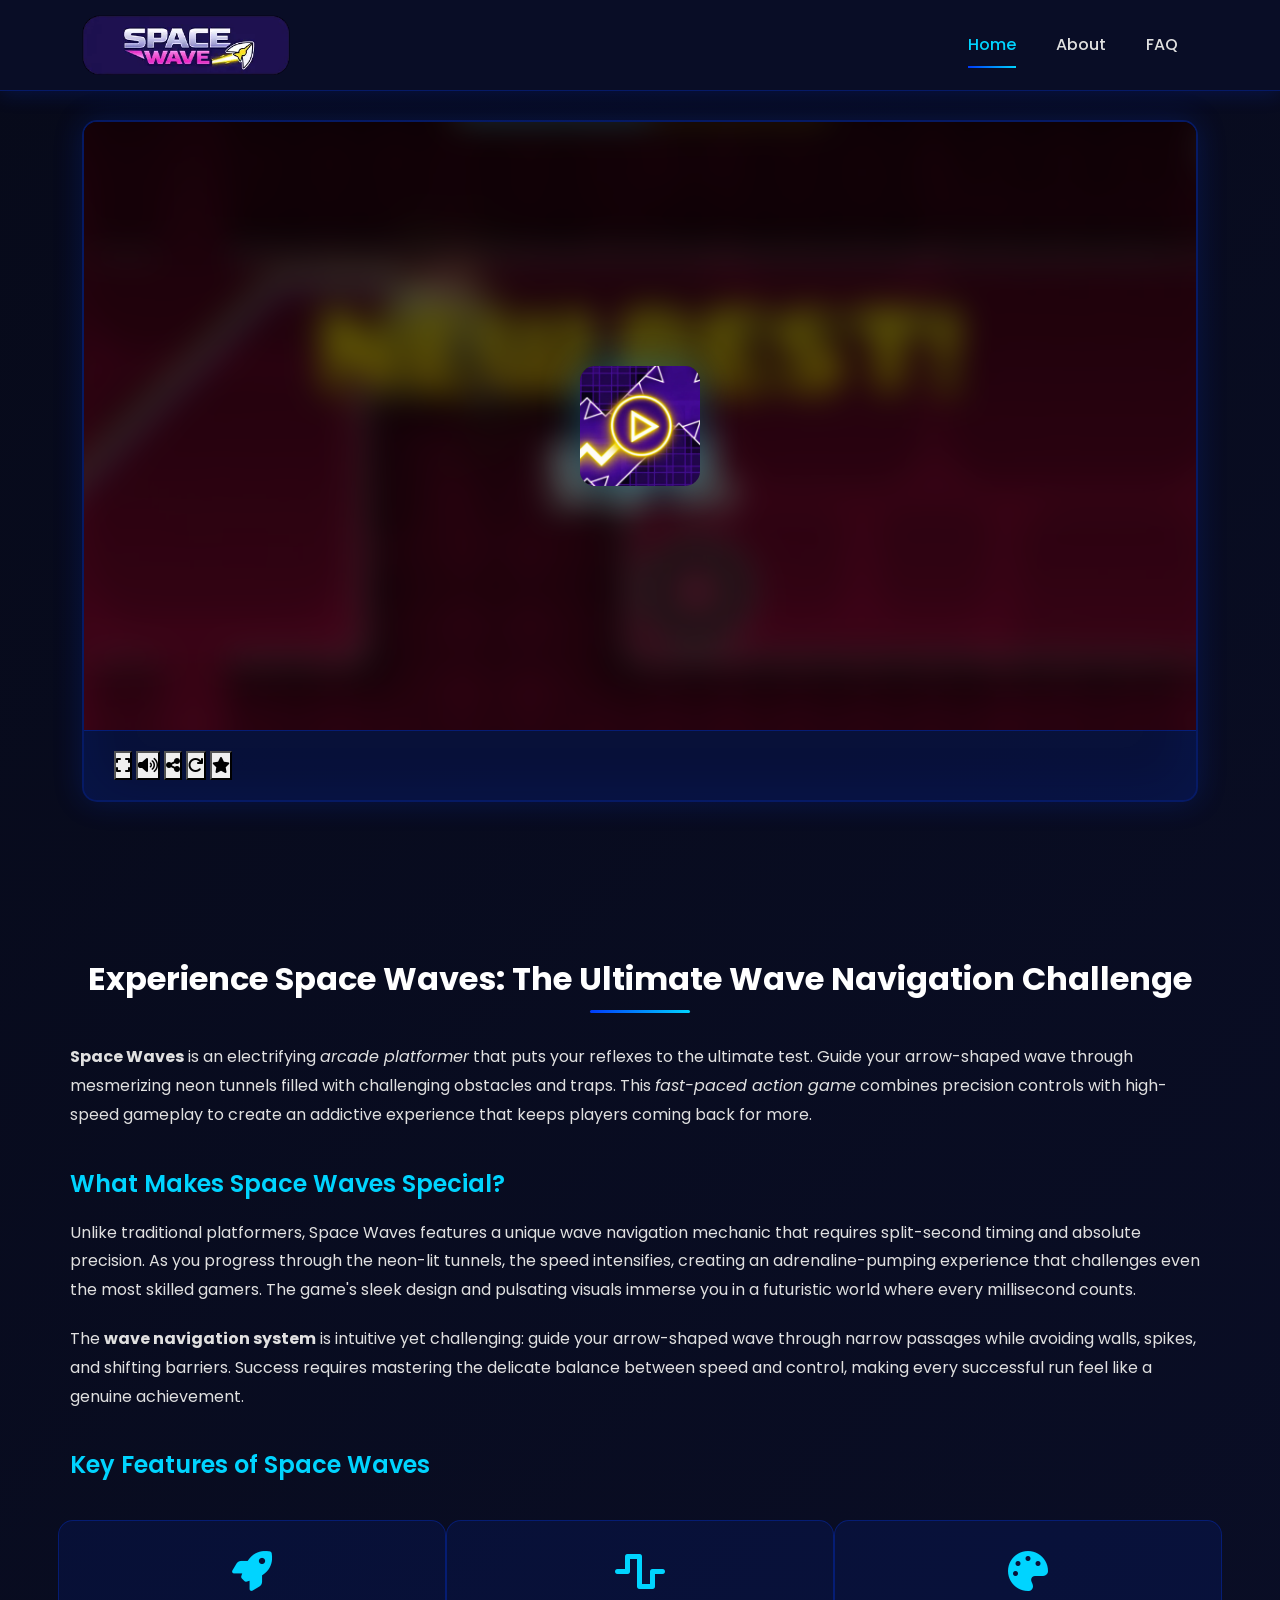
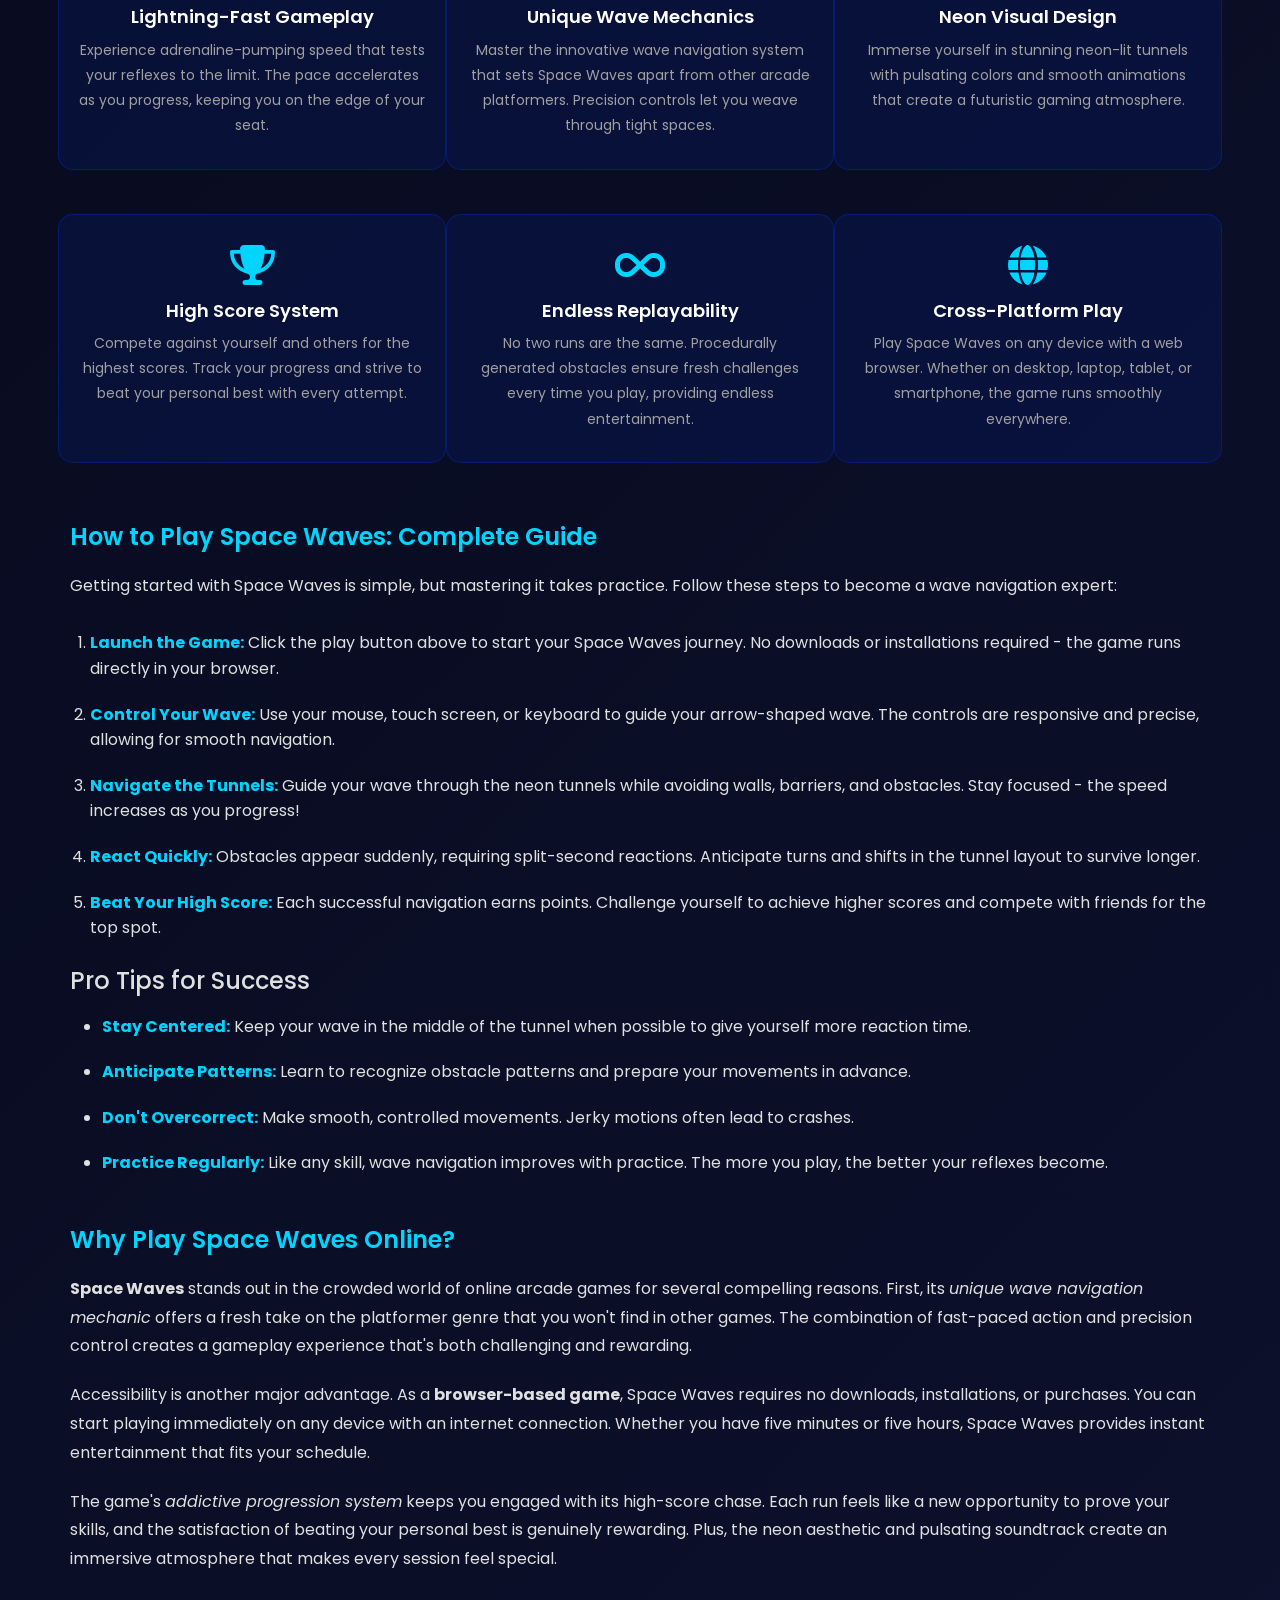
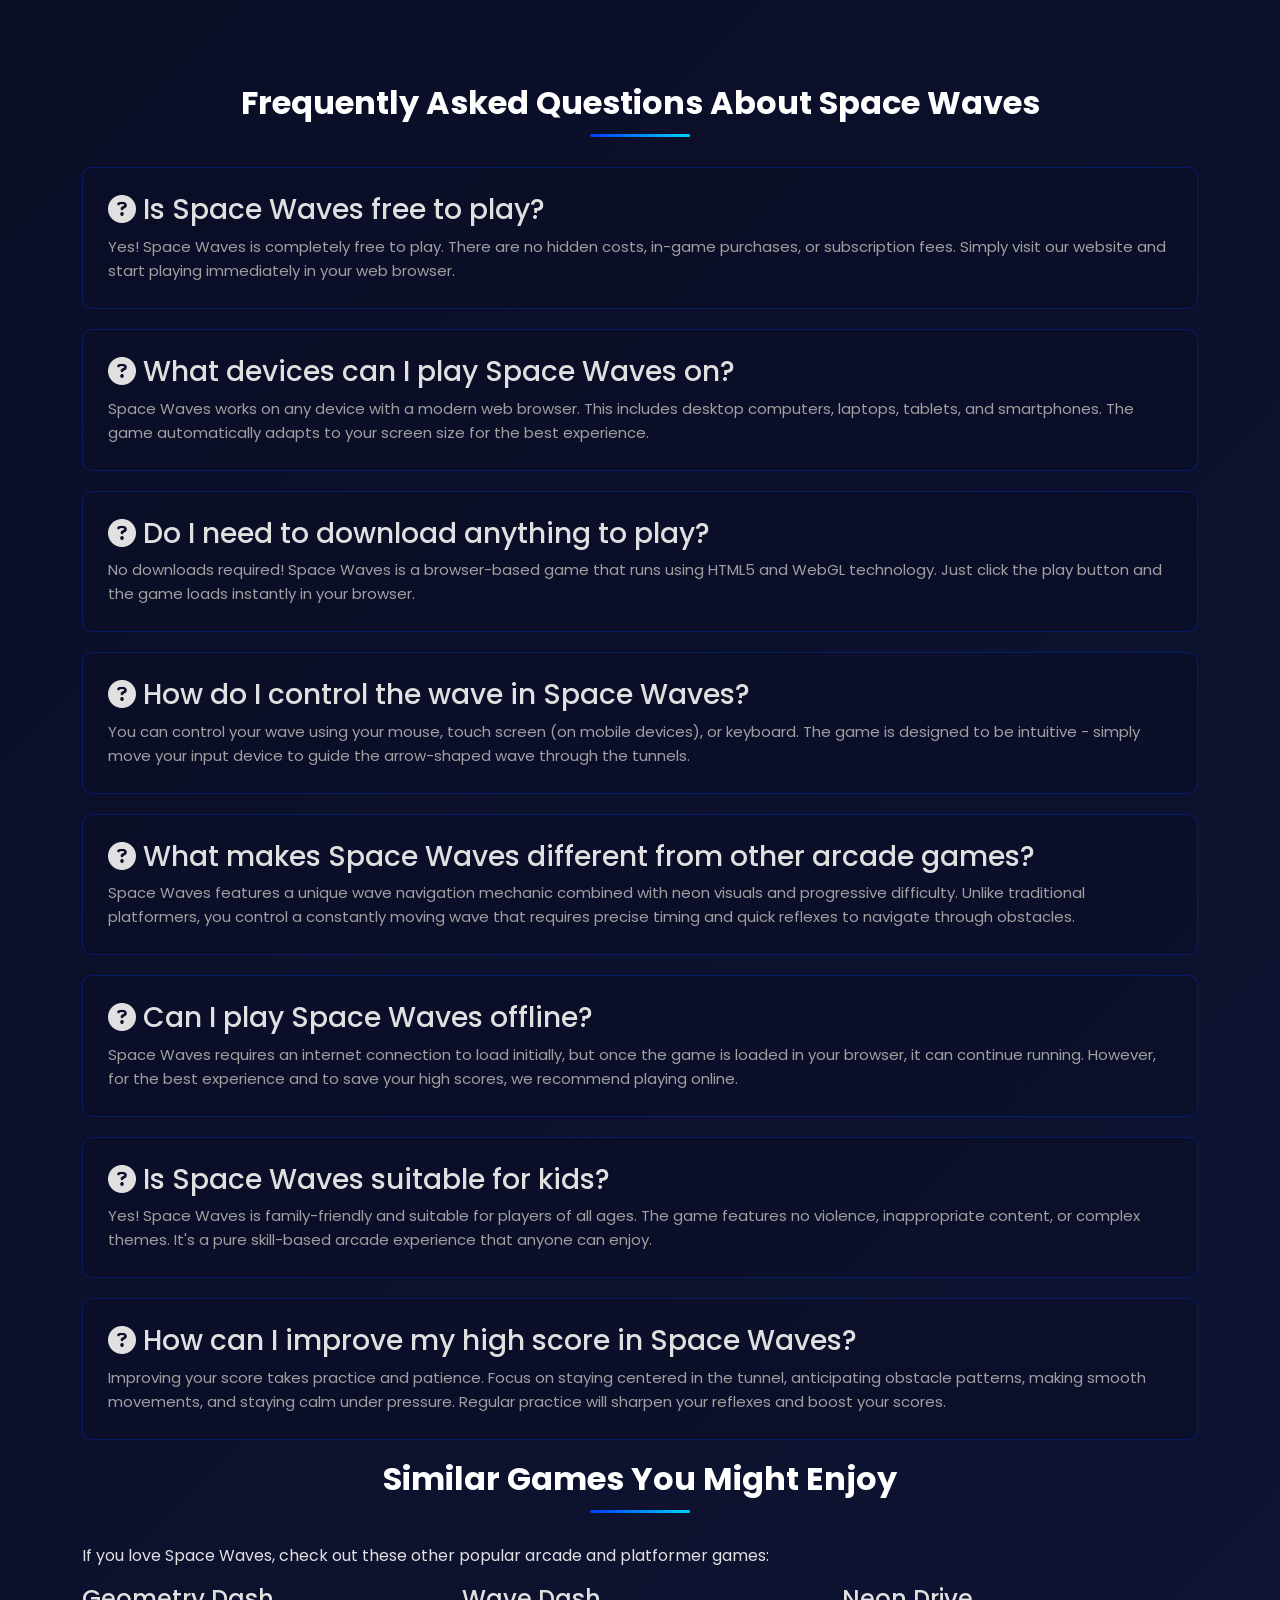
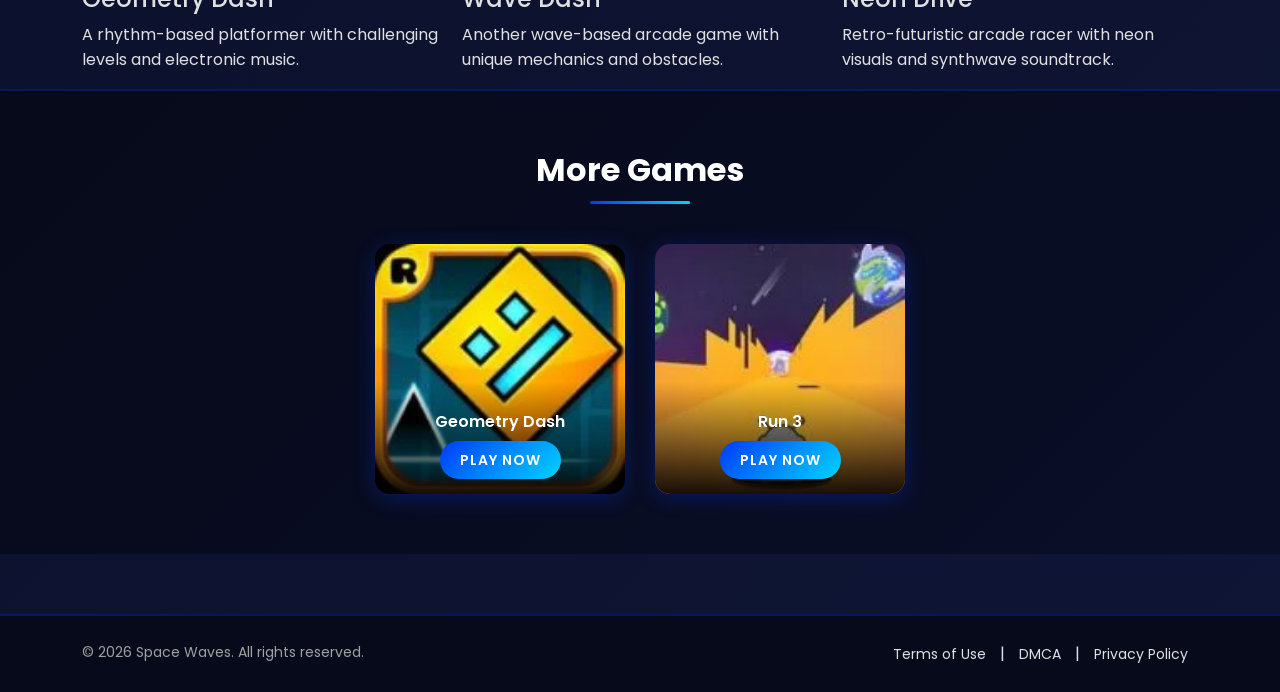
==== commit f8301009: "Add files via upload" ====
--- a/index.html
+++ b/index.html
@@ -226,7 +226,7 @@
             <div class="container">
                 <div class="row">
                     <!-- Game Section -->
-                    <div class="col-lg-9 col-md-12">
+                    <div class="col-lg-12 col-md-12">
                         <div class="game-container">
                             <div class="game-content">
                                 <div class="game-iframe-container" id="game-player">
@@ -244,44 +244,20 @@
                                 </div>
                             </div>
                             
-                            <!-- Game Info -->
-                            <div class="game-info">
-                                <div class="row align-items-center">
-                                    <div class="col-md-8">
-                                        <h1 class="single-title">Space Waves</h1>
-                                        <p class="game-subtitle">Navigate Neon Tunnels in This Fast-Paced Arcade Platformer</p>
-                                        <div class="game-tags">
-                                            <span class="tag"><i class="fas fa-gamepad"></i> Arcade</span>
-                                            <span class="tag"><i class="fas fa-wave-square"></i> Platformer</span>
-                                            <span class="tag"><i class="fas fa-bolt"></i> Action</span>
-                                        </div>
-                                    </div>
-                                    <div class="col-md-4 text-md-end">
-                                        <div class="b-action">
-                                            <button onclick="open_fullscreen()" class="btn btn-capsule" aria-label="Toggle fullscreen mode">
-                                                <i class="fas fa-expand b-icon"></i> Fullscreen
-                                            </button>
-                                        </div>
-                                    </div>
-                                </div>
-                            </div>
+<!-- Game Info -->
+<div class="game-info">
+<div class="game-buttons">
+<button class="btn-icon" title="Fullscreen" onclick="open_fullscreen()" aria-label="Toggle fullscreen mode"><i class="fas fa-expand"></i></button>
+<button class="btn-icon" title="Mute" id="mute-btn" onclick="toggleMute()" aria-label="Toggle sound"><i class="fas fa-volume-up"></i></button>
+<button class="btn-icon" title="Share" onclick="shareGame()" aria-label="Share game"><i class="fas fa-share-alt"></i></button>
+<button class="btn-icon" title="Refresh" onclick="refreshGame()" aria-label="Refresh game"><i class="fas fa-redo"></i></button>
+<button class="btn-icon" title="Favorite" onclick="toggleFavorite()" aria-label="Add to favorites"><i class="fas fa-star"></i></button>
+</div>
+</div>
                         </div>
                     </div>
                     
-                    <!-- Sidebar -->
-                    <aside class="col-lg-3 col-md-12 sidebar">
-                        <div class="widget game-stats">
-                            <h4>Game Information</h4>
-                            <ul class="list-unstyled">
-                                <li><i class="fas fa-gamepad"></i> <strong>Genre:</strong> Arcade Platformer</li>
-                                <li><i class="fas fa-bolt"></i> <strong>Speed:</strong> Fast-Paced Action</li>
-                                <li><i class="fas fa-desktop"></i> <strong>Platform:</strong> Web Browser</li>
-                                <li><i class="fas fa-mobile-alt"></i> <strong>Devices:</strong> PC, Mobile, Tablet</li>
-                                <li><i class="fas fa-user"></i> <strong>Players:</strong> Single Player</li>
-                                <li><i class="fas fa-dollar-sign"></i> <strong>Price:</strong> Free to Play</li>
-</ul>
-                        </div>
-                    </aside>
+
                 </div>
             </div>
         </div>
@@ -547,15 +523,61 @@
             }
         }
         
-        // Smooth scrolling for anchor links
-        document.querySelectorAll('a[href^="#"]').forEach(anchor => {
-            anchor.addEventListener('click', function (e) {
-                e.preventDefault();
-                document.querySelector(this.getAttribute('href')).scrollIntoView({
-                    behavior: 'smooth'
-                });
-            });
-        });
-    </script>
+// Smooth scrolling for anchor links
+document.querySelectorAll('a[href^="#"]').forEach(anchor => {
+anchor.addEventListener('click', function (e) {
+e.preventDefault();
+document.querySelector(this.getAttribute('href')).scrollIntoView({
+behavior: 'smooth'
+});
+});
+});
+
+let isMuted = false;
+
+function toggleMute() {
+const btn = document.getElementById('mute-btn');
+const icon = btn.querySelector('i');
+isMuted = !isMuted;
+if (isMuted) {
+icon.classList.remove('fa-volume-up');
+icon.classList.add('fa-volume-mute');
+btn.setAttribute('title', 'Unmute');
+} else {
+icon.classList.remove('fa-volume-mute');
+icon.classList.add('fa-volume-up');
+btn.setAttribute('title', 'Mute');
+}
+}
+
+function shareGame() {
+if (navigator.share) {
+navigator.share({
+title: document.title,
+url: window.location.href
+});
+} else {
+navigator.clipboard.writeText(window.location.href);
+alert('Link copied to clipboard!');
+}
+}
+
+function refreshGame() {
+const gameArea = document.getElementById('game-area');
+if (gameArea.src && gameArea.src !== '') {
+gameArea.src = gameArea.src;
+} else {
+document.getElementById('custom-play-overlay').style.display = 'flex';
+gameArea.src = '';
+}
+}
+
+function toggleFavorite() {
+const btn = document.querySelector('button[title="Favorite"]');
+const icon = btn.querySelector('i');
+icon.classList.toggle('fas');
+icon.classList.toggle('far');
+}
+</script>
 </body>
 </html>
--- a/css/style.css
+++ b/css/style.css
@@ -161,6 +161,11 @@
     transition: opacity 0.3s ease;
 }
 
+/* Game play overlay overrides custom-overlay background */
+.game-play-overlay.custom-overlay {
+    background: transparent;
+}
+
 .overlay-content {
     text-align: center;
 }
@@ -260,6 +265,8 @@
     align-items: center;
     justify-content: center;
     overflow: hidden;
+    /* Create a new stacking context */
+    transform: translateZ(0);
 }
 
 .game-play-overlay::before {
@@ -273,7 +280,7 @@
     background-position: center;
     filter: blur(15px);
     transform: scale(1.1);
-    z-index: -1;
+    z-index: 0;
 }
 
 .game-play-overlay::after {
@@ -284,7 +291,13 @@
     width: 100%;
     height: 100%;
     background: rgba(0, 0, 0, 0.6);
-    z-index: -1;
+    z-index: 0;
+}
+
+/* The content needs to be above the pseudo-elements */
+.game-play-overlay .overlay-content {
+    position: relative;
+    z-index: 1;
 }
 
 /* Specific background images for each game */
@@ -294,6 +307,10 @@
 
 .run-3-bg::before {
     background-image: url('../images/run-3-thumb.webp');
+}
+
+.space-waves-bg::before {
+    background-image: url('../images/space-back.webp');
 }
 
 .btn-play-image:hover img {
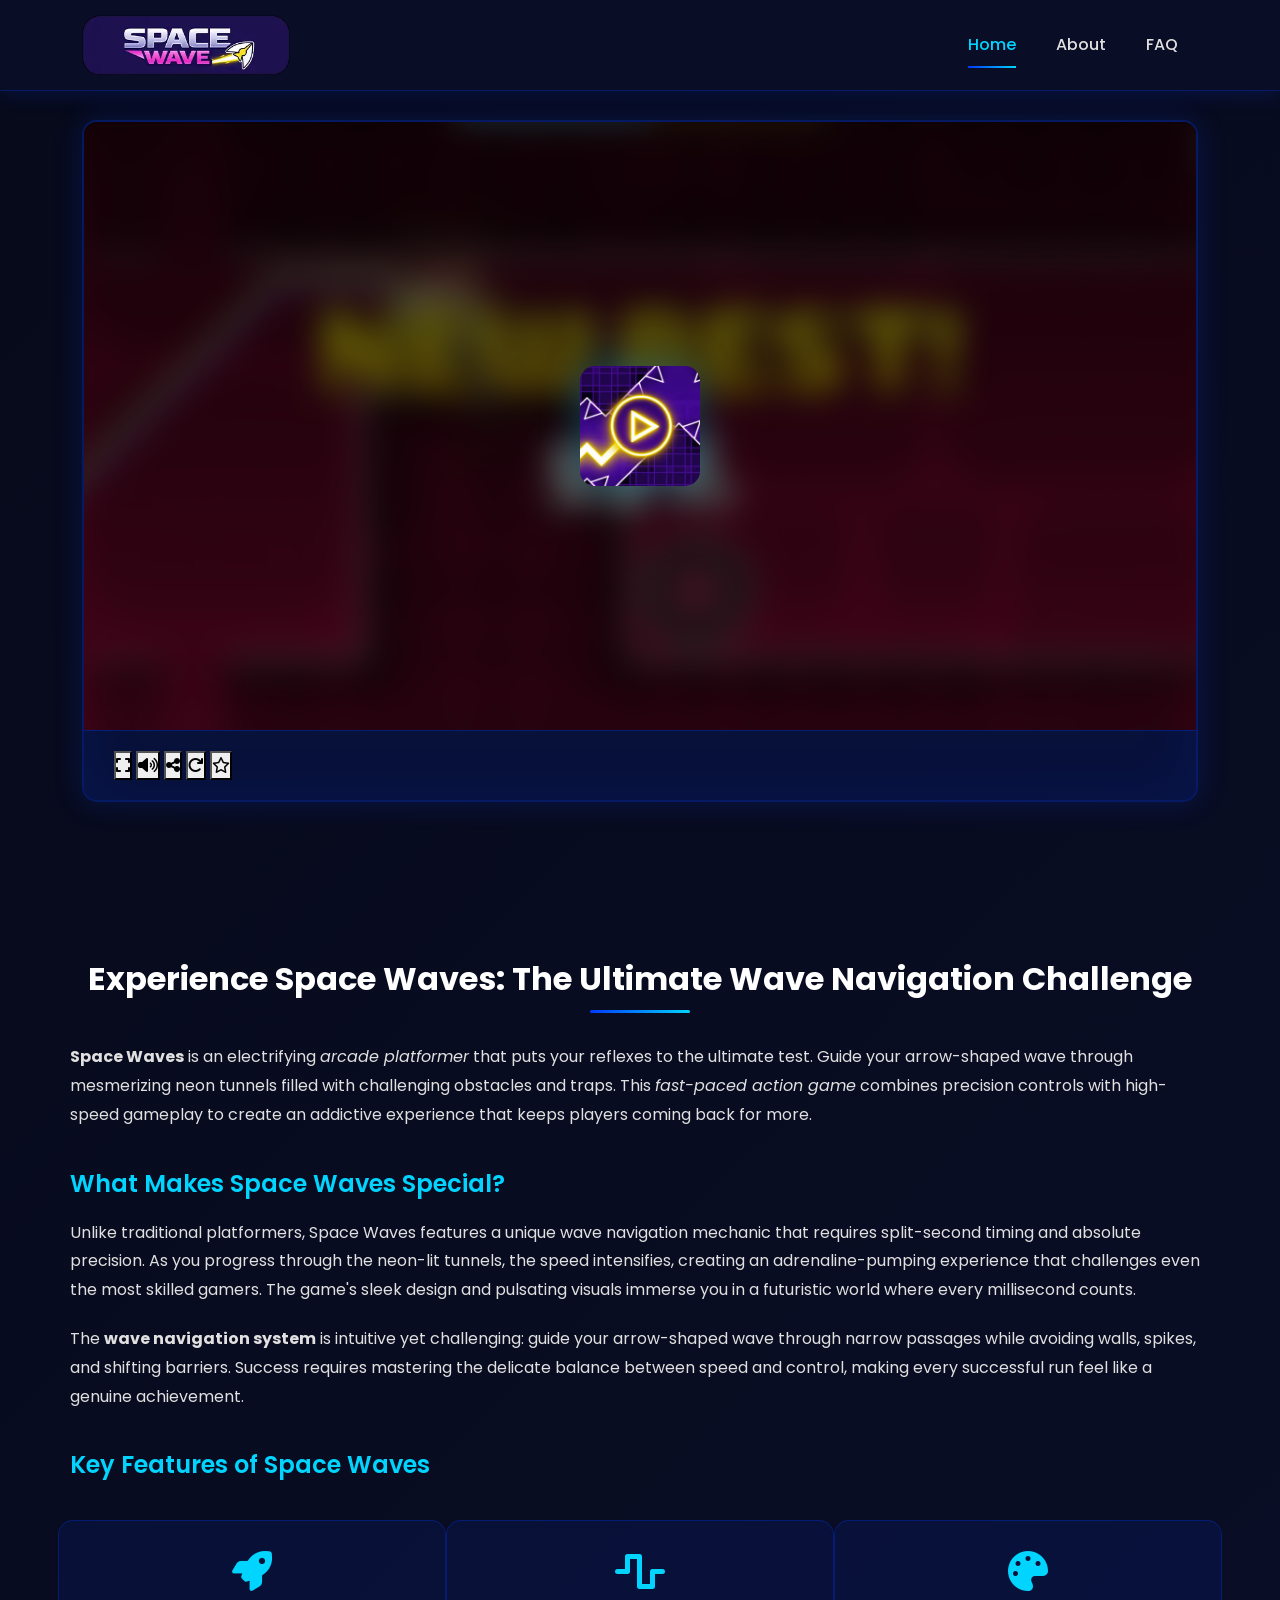
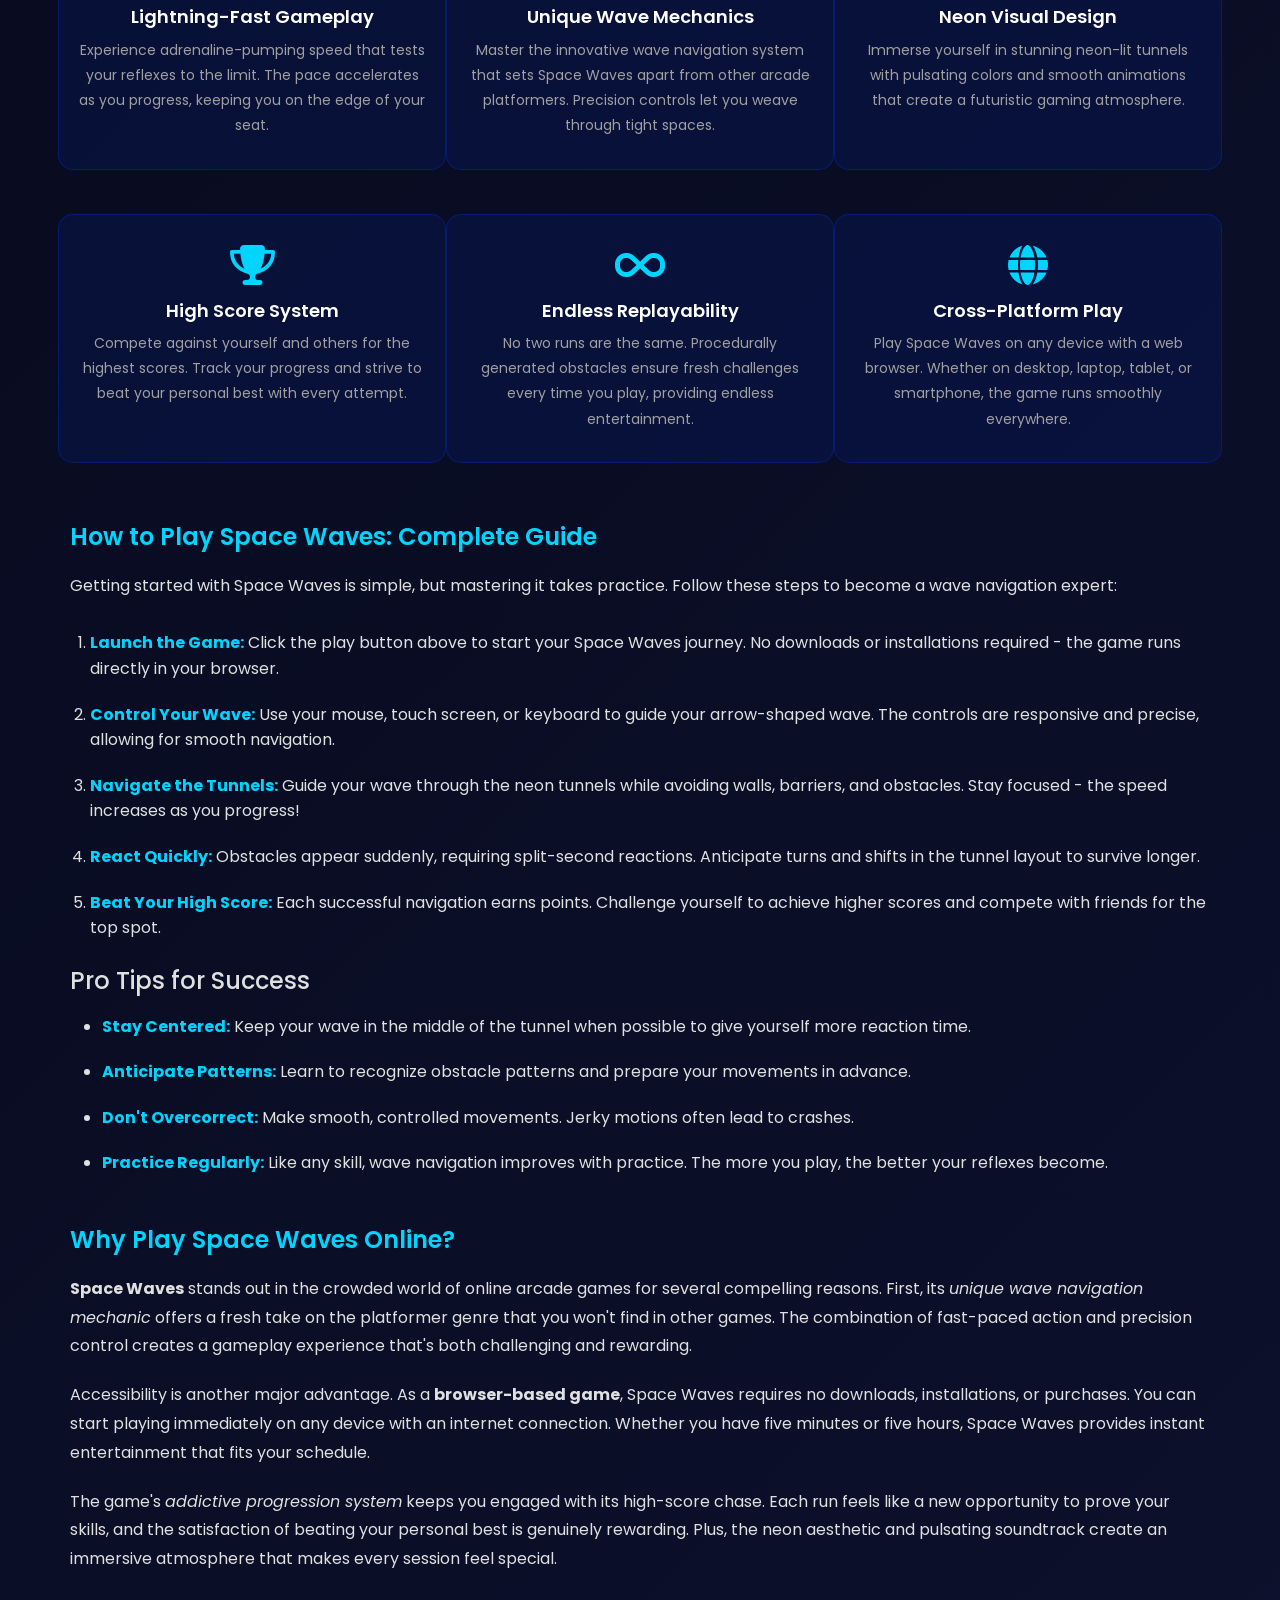
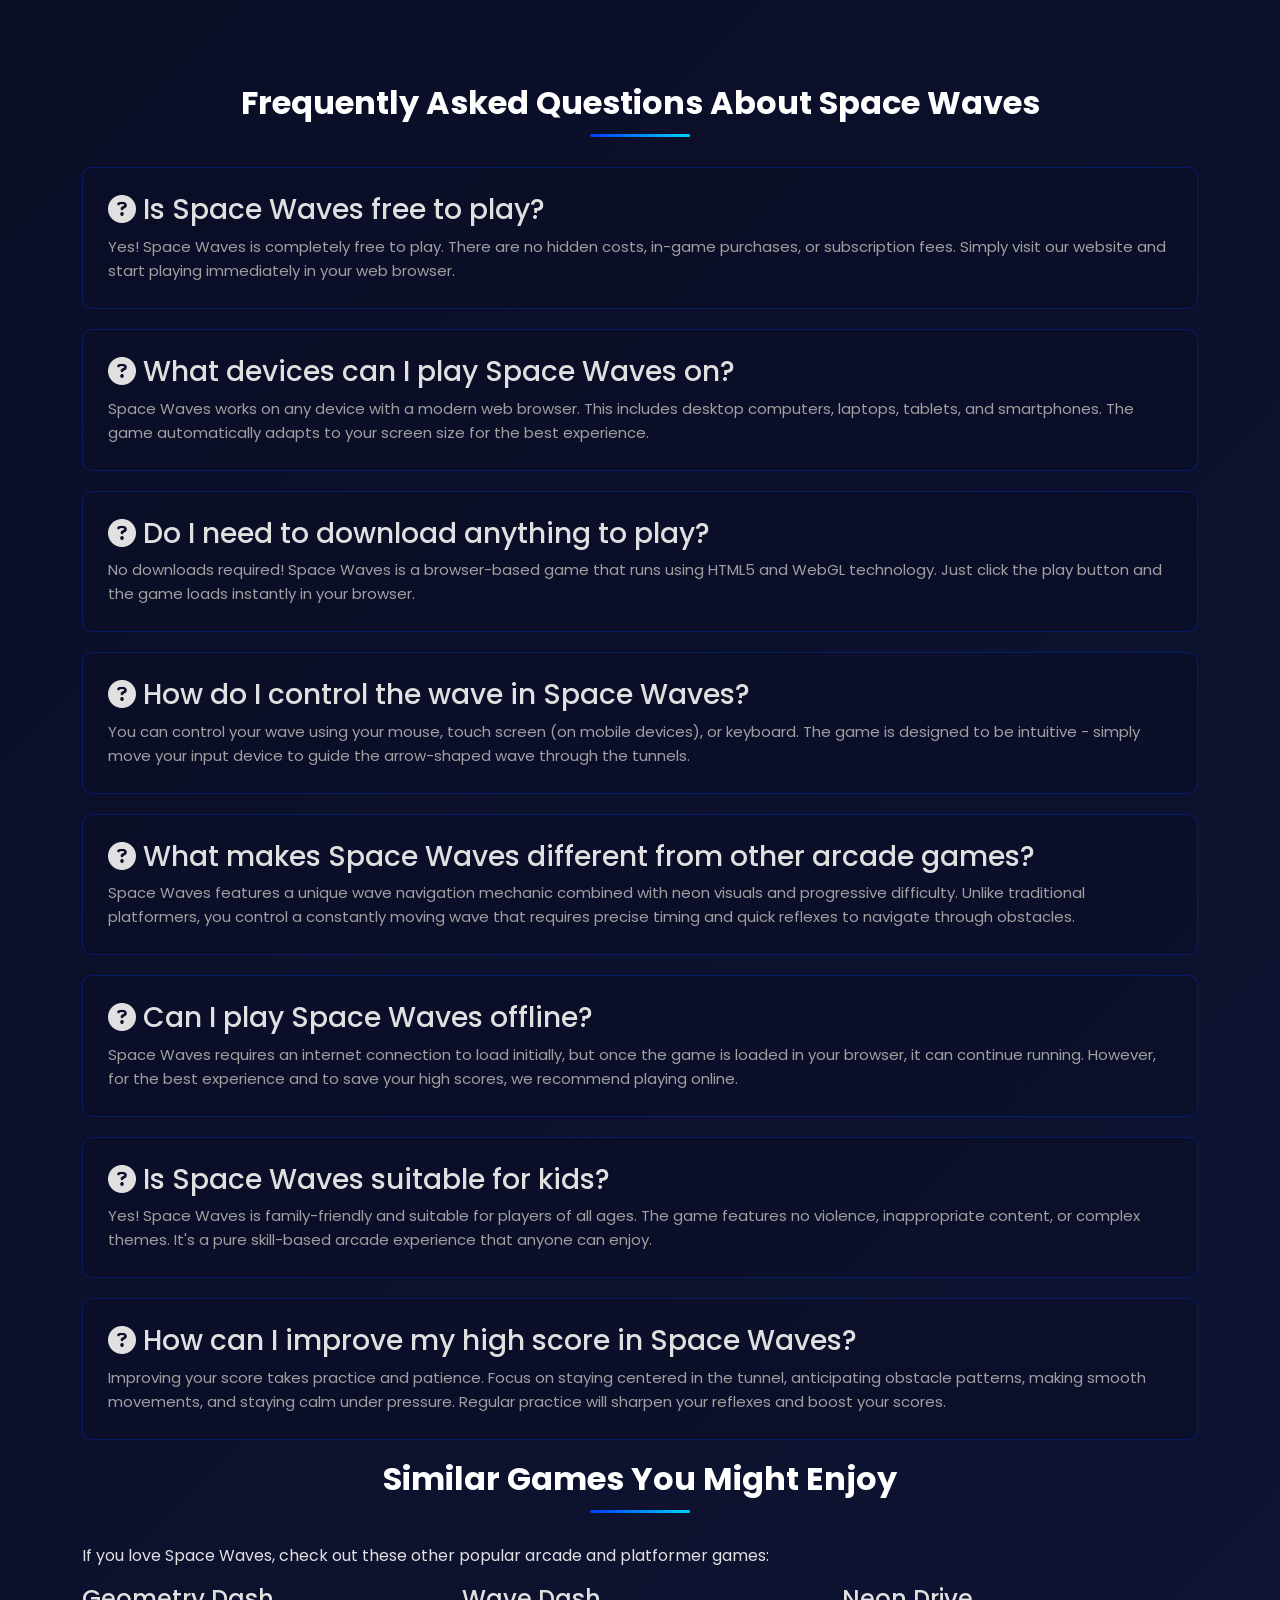
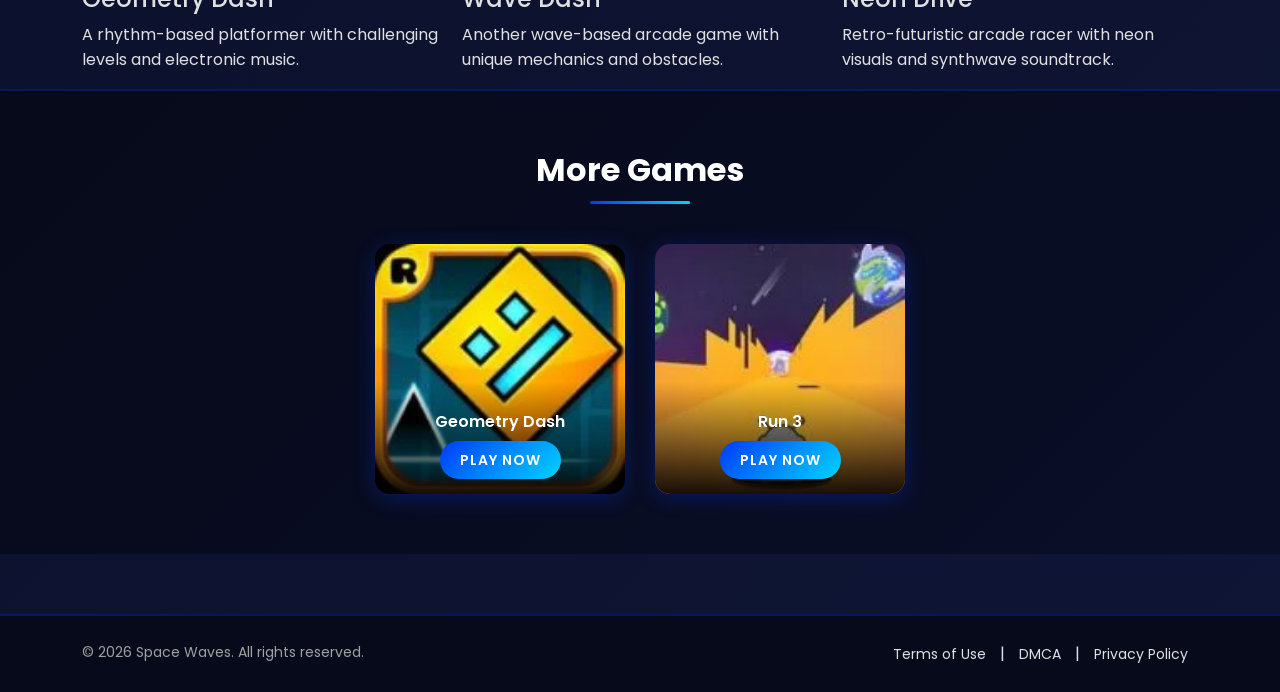
==== commit 1ce30c7a: "Add files via upload" ====
--- a/index.html
+++ b/index.html
@@ -251,7 +251,7 @@
 <button class="btn-icon" title="Mute" id="mute-btn" onclick="toggleMute()" aria-label="Toggle sound"><i class="fas fa-volume-up"></i></button>
 <button class="btn-icon" title="Share" onclick="shareGame()" aria-label="Share game"><i class="fas fa-share-alt"></i></button>
 <button class="btn-icon" title="Refresh" onclick="refreshGame()" aria-label="Refresh game"><i class="fas fa-redo"></i></button>
-<button class="btn-icon" title="Favorite" onclick="toggleFavorite()" aria-label="Add to favorites"><i class="fas fa-star"></i></button>
+<button class="btn-icon" title="Favorite" id="favorite-btn" onclick="toggleFavorite()" aria-label="Add to favorites"><i class="far fa-star"></i></button>
 </div>
 </div>
                         </div>
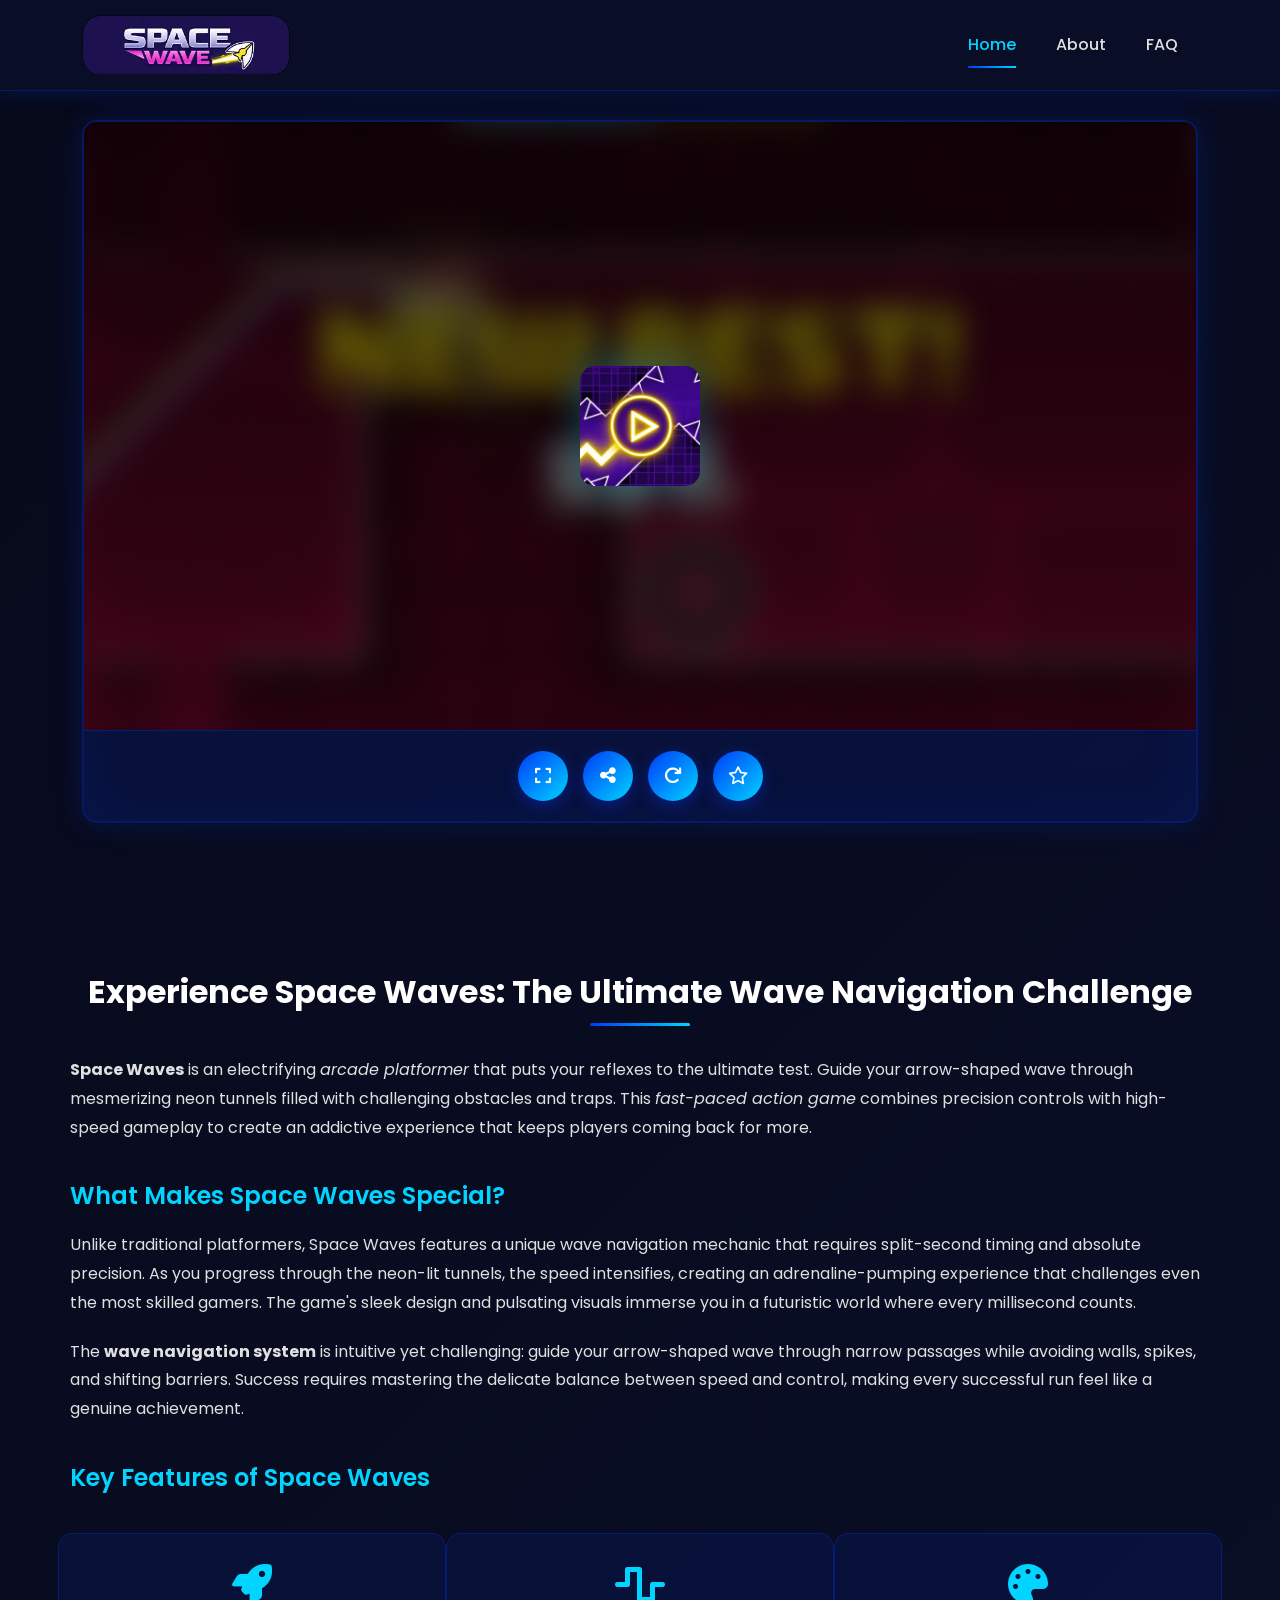
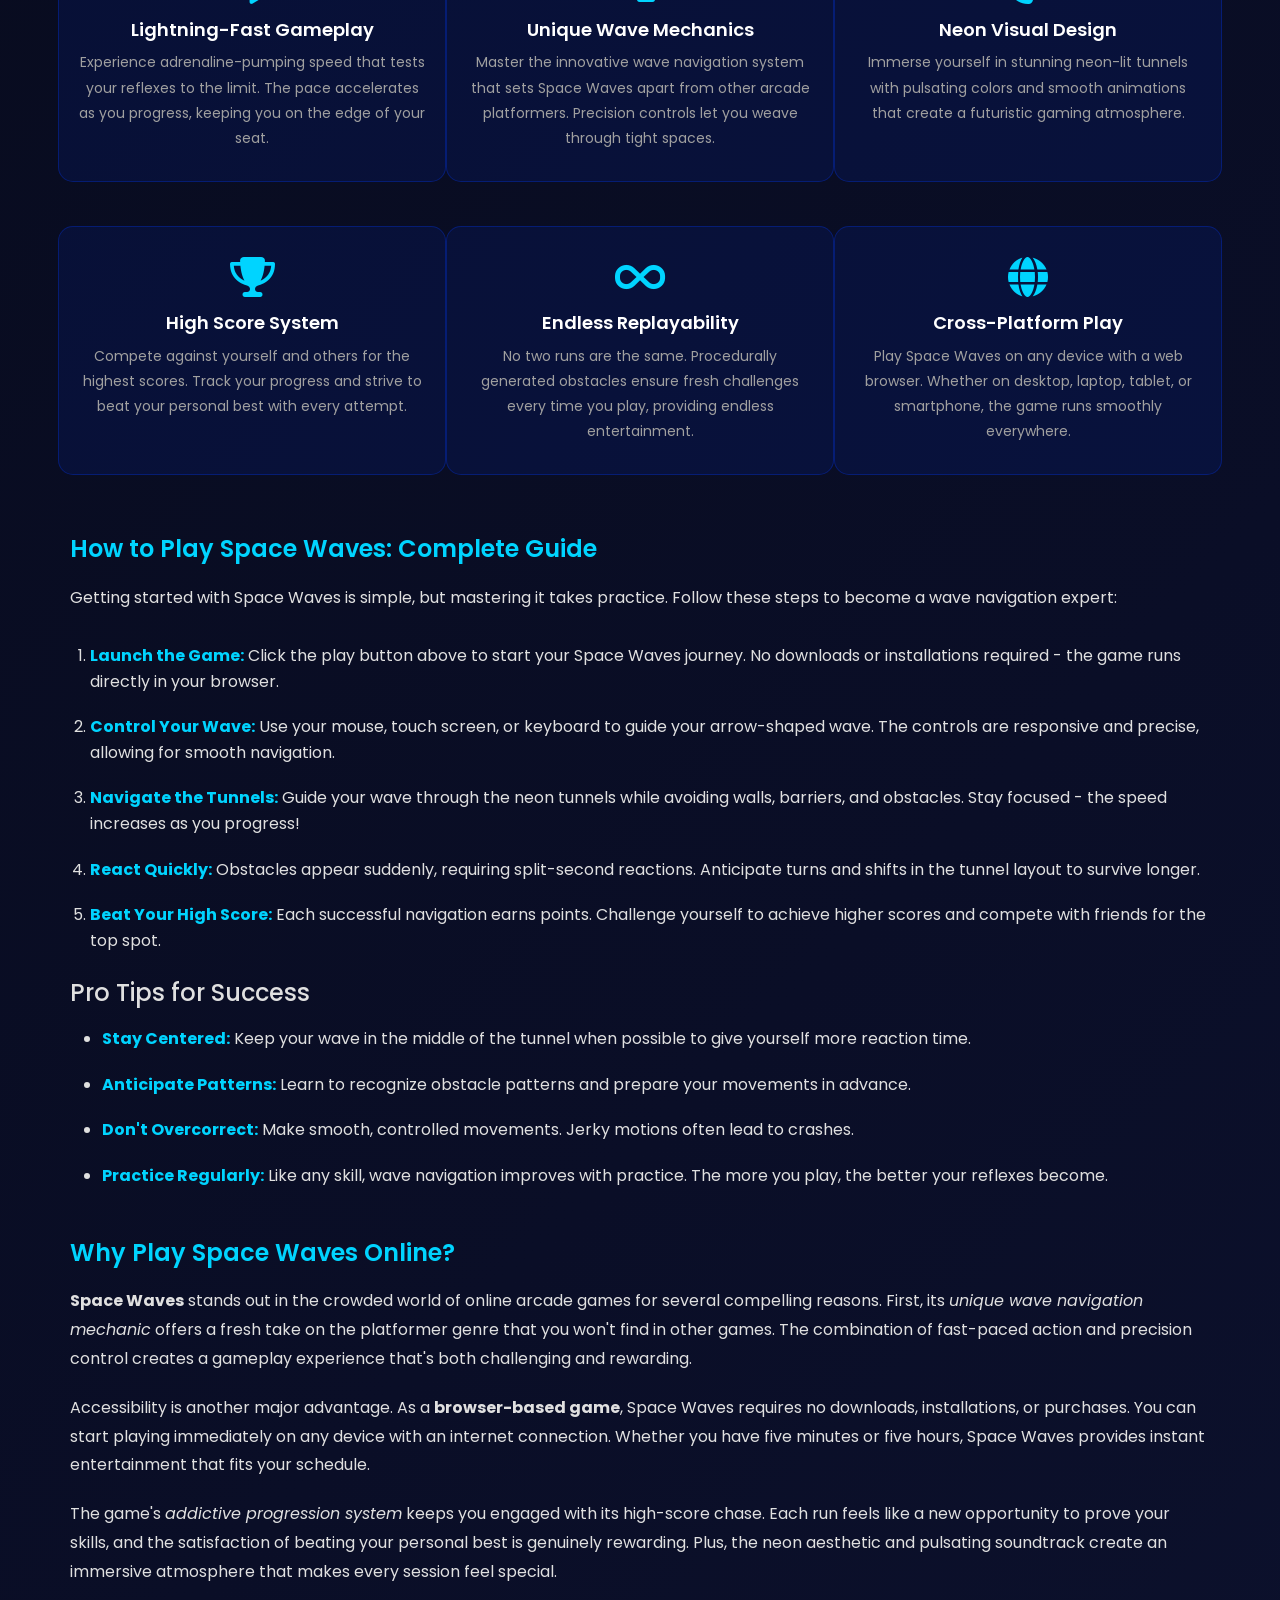
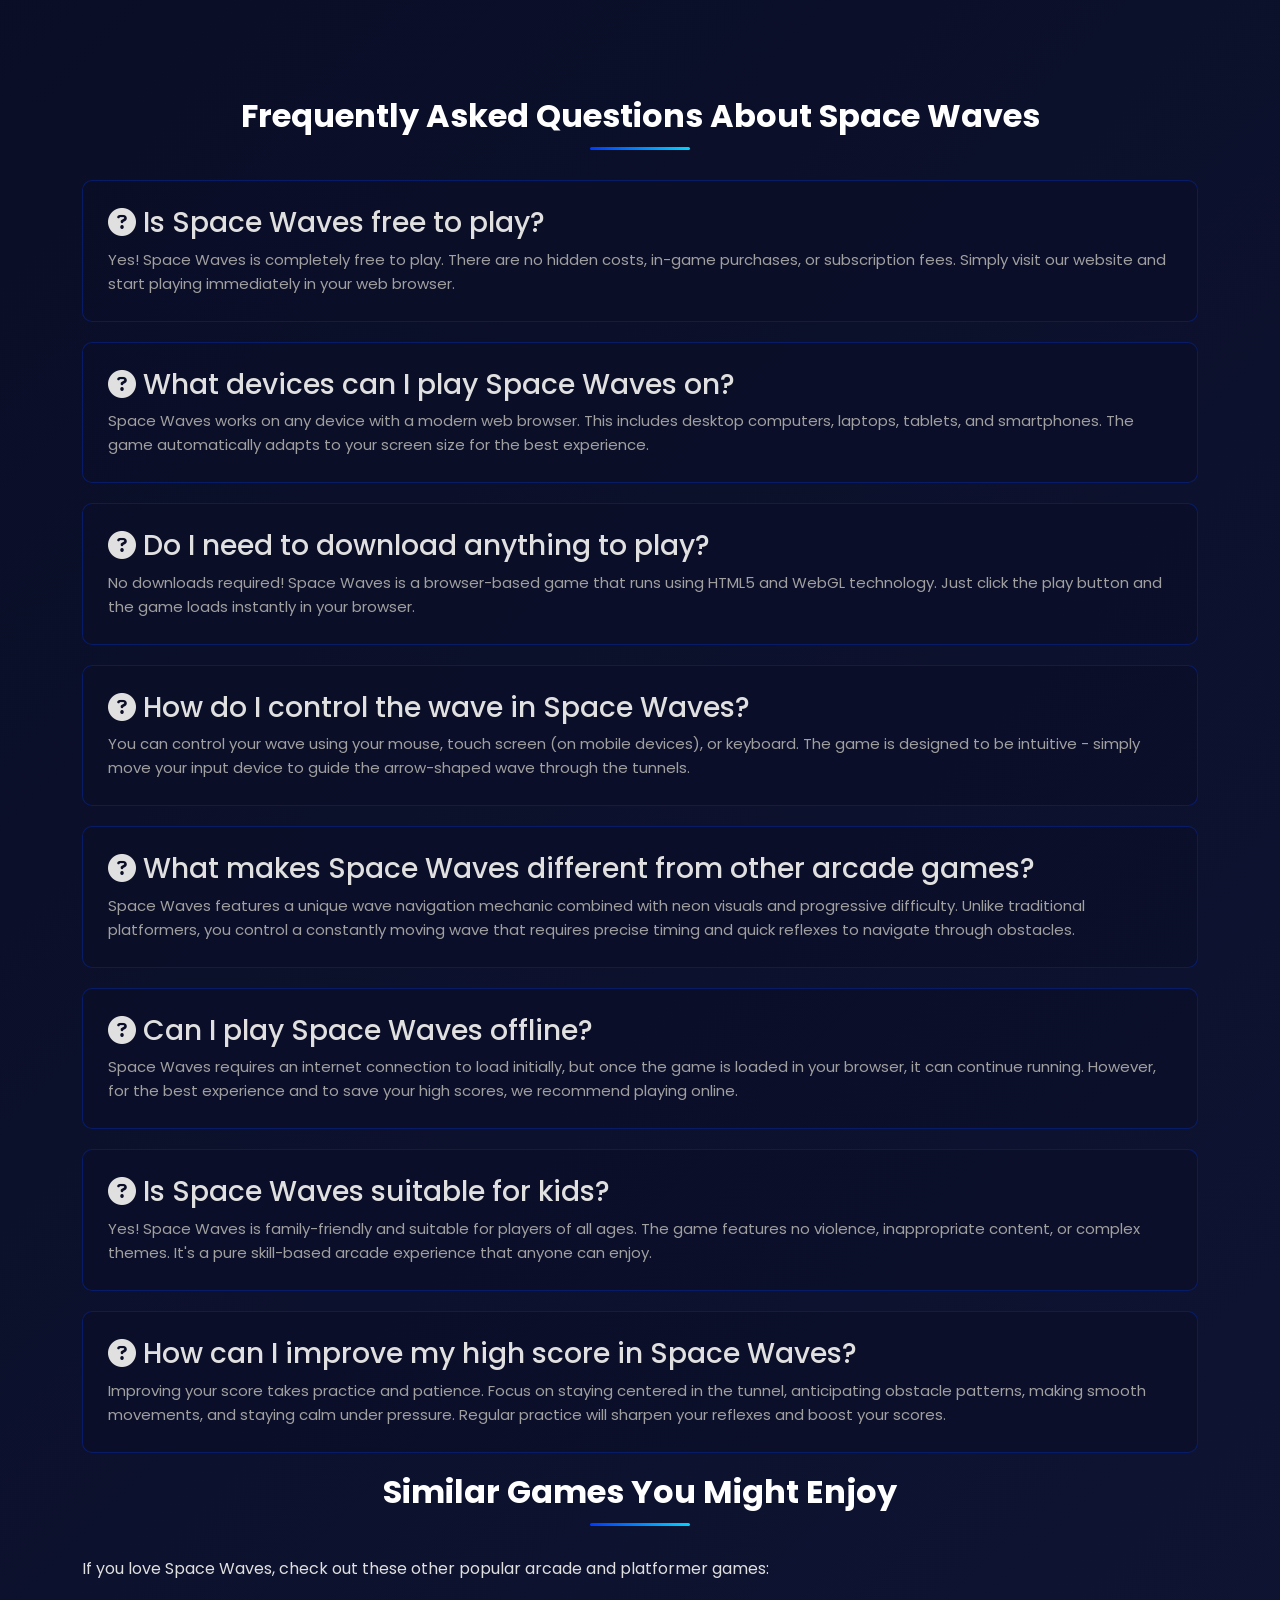
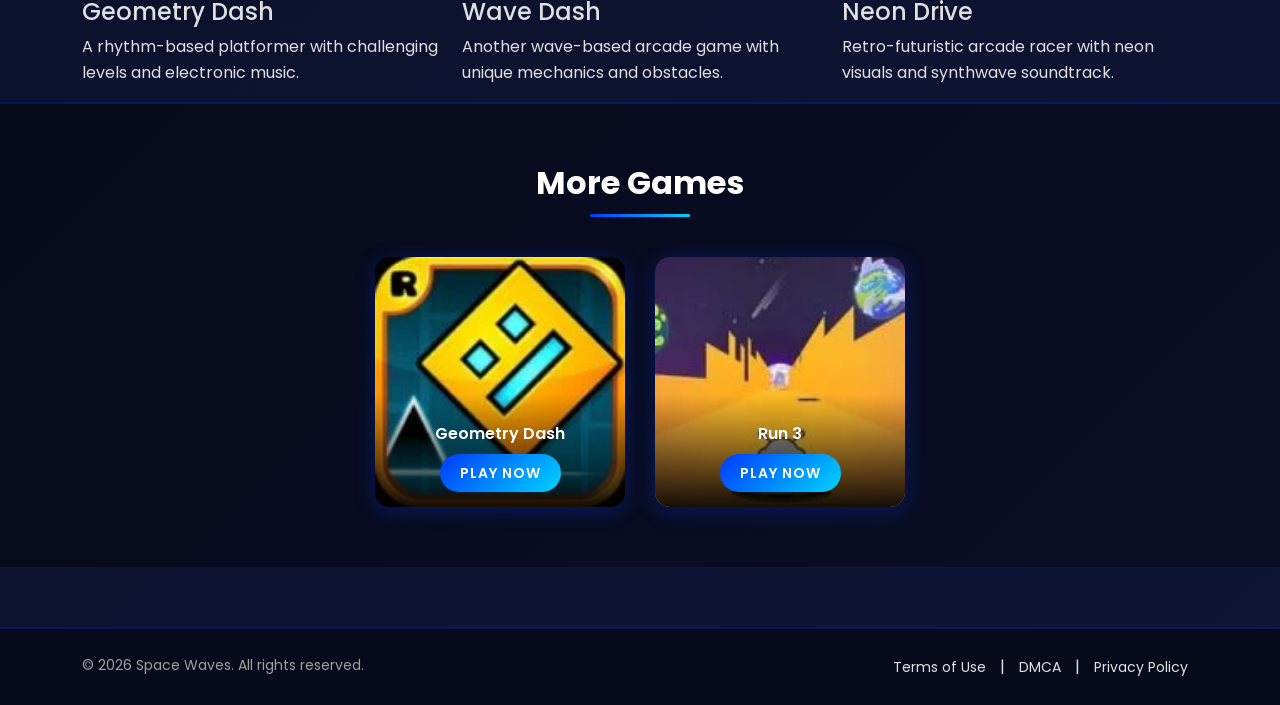
==== commit 77686032: "Add files via upload" ====
--- a/index.html
+++ b/index.html
@@ -248,7 +248,6 @@
 <div class="game-info">
 <div class="game-buttons">
 <button class="btn-icon" title="Fullscreen" onclick="open_fullscreen()" aria-label="Toggle fullscreen mode"><i class="fas fa-expand"></i></button>
-<button class="btn-icon" title="Mute" id="mute-btn" onclick="toggleMute()" aria-label="Toggle sound"><i class="fas fa-volume-up"></i></button>
 <button class="btn-icon" title="Share" onclick="shareGame()" aria-label="Share game"><i class="fas fa-share-alt"></i></button>
 <button class="btn-icon" title="Refresh" onclick="refreshGame()" aria-label="Refresh game"><i class="fas fa-redo"></i></button>
 <button class="btn-icon" title="Favorite" id="favorite-btn" onclick="toggleFavorite()" aria-label="Add to favorites"><i class="far fa-star"></i></button>
@@ -533,20 +532,15 @@
 });
 });
 
-let isMuted = false;
-
-function toggleMute() {
+
 const btn = document.getElementById('mute-btn');
 const icon = btn.querySelector('i');
-isMuted = !isMuted;
-if (isMuted) {
 icon.classList.remove('fa-volume-up');
 icon.classList.add('fa-volume-mute');
 btn.setAttribute('title', 'Unmute');
 } else {
 icon.classList.remove('fa-volume-mute');
 icon.classList.add('fa-volume-up');
-btn.setAttribute('title', 'Mute');
 }
 }
 
--- a/css/style.css
+++ b/css/style.css
@@ -335,6 +335,45 @@
     padding: 20px 30px;
     background: rgba(0, 58, 250, 0.1);
     border-top: 1px solid var(--border-blue);
+}
+
+/* Icon Button Container */
+.game-buttons {
+    display: flex;
+    justify-content: center;
+    gap: 15px;
+    flex-wrap: wrap;
+}
+
+/* Icon Buttons - Matching Website Style */
+.btn-icon {
+    width: 50px;
+    height: 50px;
+    border-radius: 50px;
+    background: linear-gradient(135deg, var(--gradient-start), var(--gradient-end));
+    border: none;
+    color: var(--text-white);
+    font-size: 18px;
+    cursor: pointer;
+    transition: all 0.3s ease;
+    display: flex;
+    align-items: center;
+    justify-content: center;
+    box-shadow: 0 4px 15px rgba(0, 58, 250, 0.4);
+}
+
+.btn-icon:hover {
+    transform: translateY(-2px);
+    box-shadow: 0 6px 25px rgba(0, 58, 250, 0.6);
+}
+
+.btn-icon:active {
+    transform: translateY(-1px);
+}
+
+.btn-icon:focus {
+    outline: 3px solid var(--accent-cyan);
+    outline-offset: 3px;
 }
 
 .single-title {
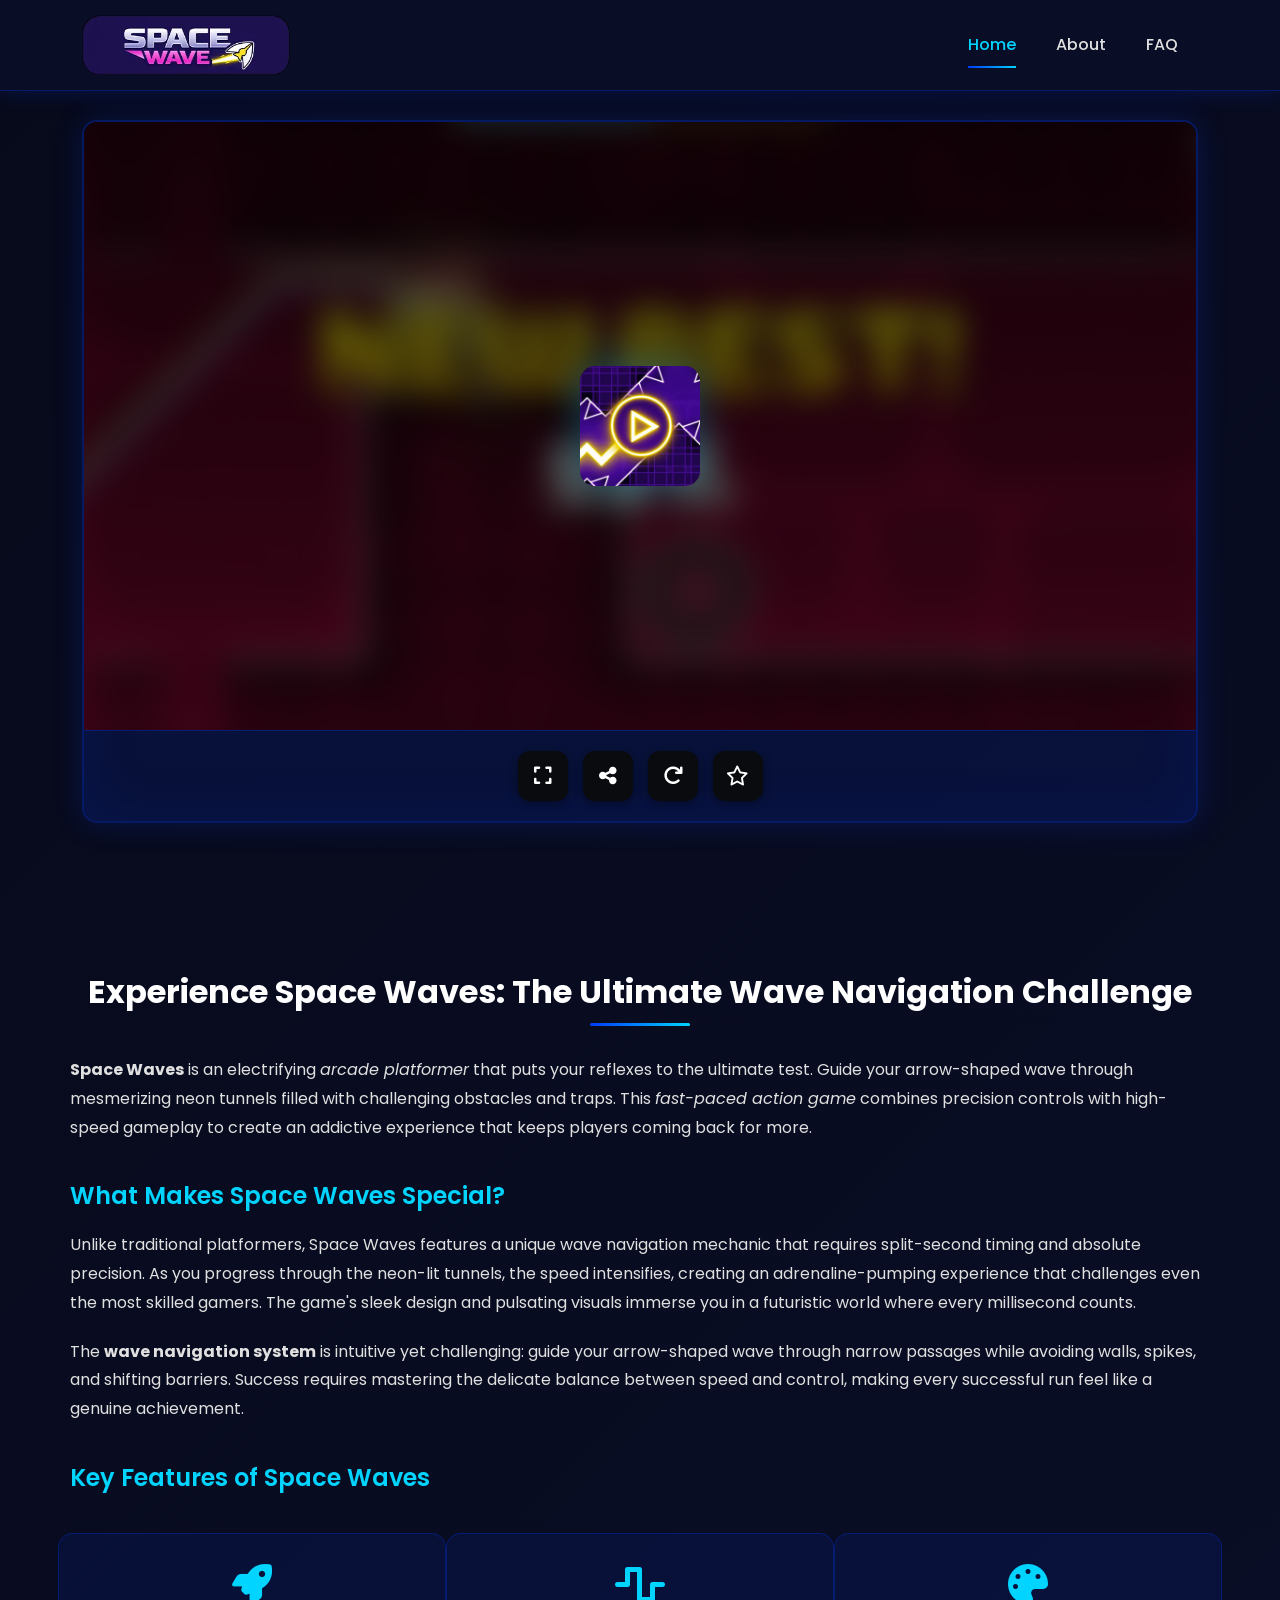
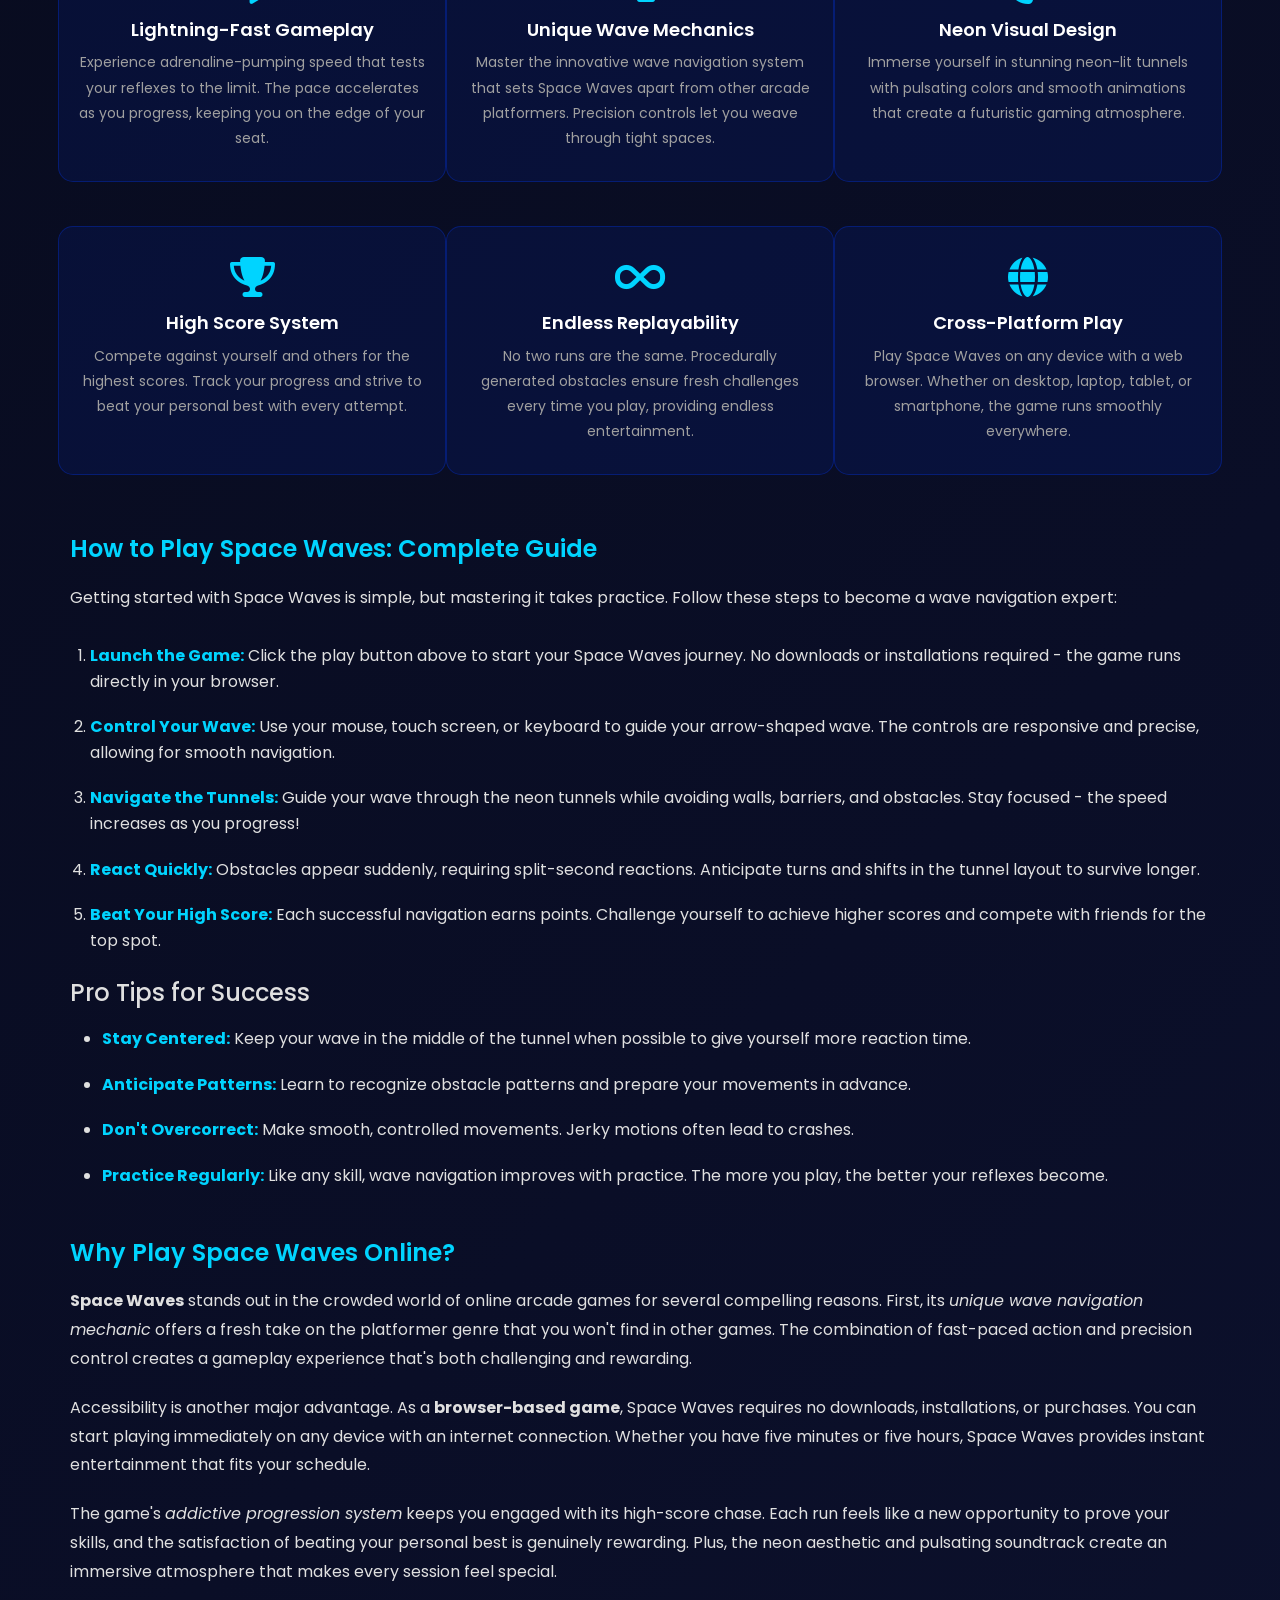
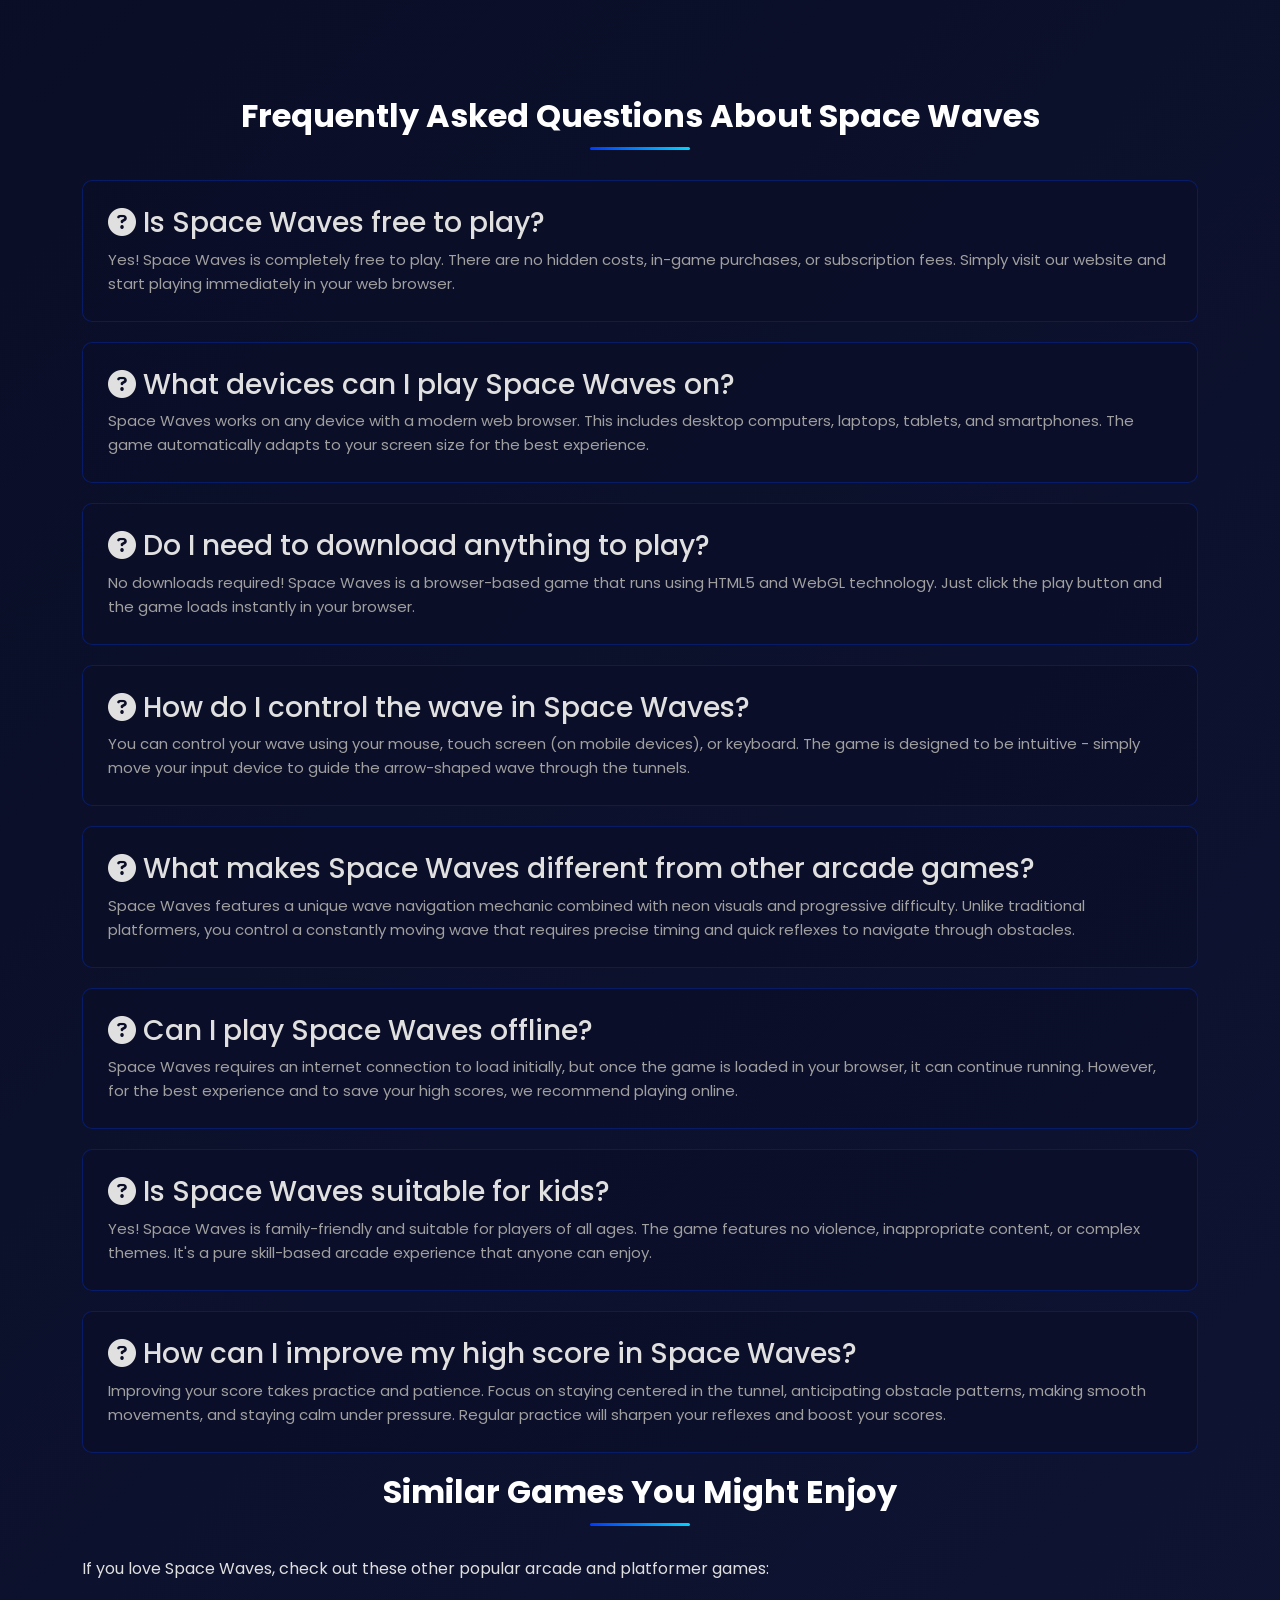
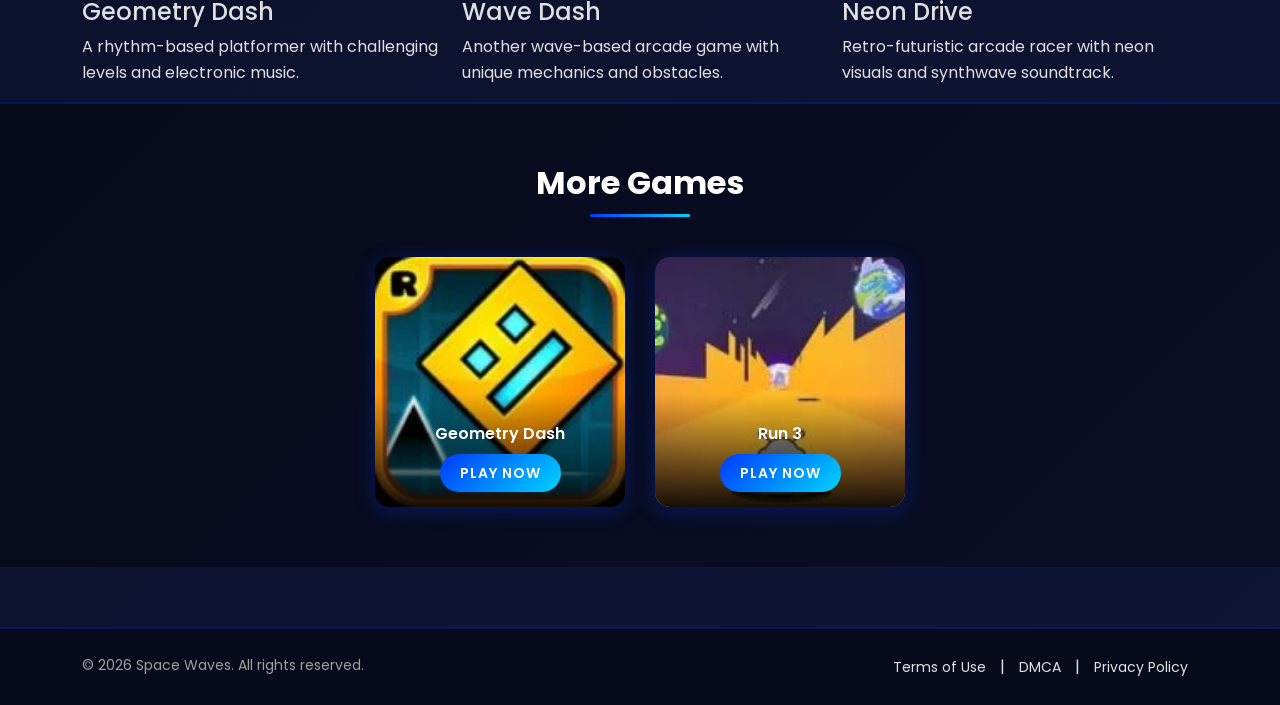
==== commit c53be83a: "Add files via upload" ====
--- a/index.html
+++ b/index.html
@@ -233,7 +233,7 @@
 <!-- Custom Play Overlay -->
                                 <div id="custom-play-overlay" class="custom-overlay game-play-overlay space-waves-bg">
                                     <div class="overlay-content">
-                                        <button id="custom-play-btn" class="btn-play-image" onclick="customStartGame()" role="button" tabindex="0" aria-label="Start playing Space Waves">
+                                        <button id="custom-play-btn" class="btn-play-image" onclick="customStartGame()" ontouchstart="customStartGame()" role="button" tabindex="0" aria-label="Start playing Space Waves">
                                             <img src="images/start.webp" alt="Play Space Waves" width="120" height="120">
                                         </button>
                                     </div>
--- a/css/style.css
+++ b/css/style.css
@@ -345,35 +345,35 @@
     flex-wrap: wrap;
 }
 
-/* Icon Buttons - Matching Website Style */
+/* Icon Buttons - Dark Rounded Square Style */
 .btn-icon {
     width: 50px;
     height: 50px;
-    border-radius: 50px;
-    background: linear-gradient(135deg, var(--gradient-start), var(--gradient-end));
+    border-radius: 12px;
+    background: rgba(10, 10, 10, 0.9);
     border: none;
     color: var(--text-white);
-    font-size: 18px;
+    font-size: 20px;
     cursor: pointer;
     transition: all 0.3s ease;
     display: flex;
     align-items: center;
     justify-content: center;
-    box-shadow: 0 4px 15px rgba(0, 58, 250, 0.4);
+    box-shadow: 0 2px 8px rgba(0, 0, 0, 0.4);
 }
 
 .btn-icon:hover {
-    transform: translateY(-2px);
-    box-shadow: 0 6px 25px rgba(0, 58, 250, 0.6);
+    transform: scale(1.05);
+    background: rgba(30, 30, 30, 0.95);
 }
 
 .btn-icon:active {
-    transform: translateY(-1px);
+    transform: scale(0.95);
 }
 
 .btn-icon:focus {
-    outline: 3px solid var(--accent-cyan);
-    outline-offset: 3px;
+    outline: 2px solid var(--accent-cyan);
+    outline-offset: 2px;
 }
 
 .single-title {
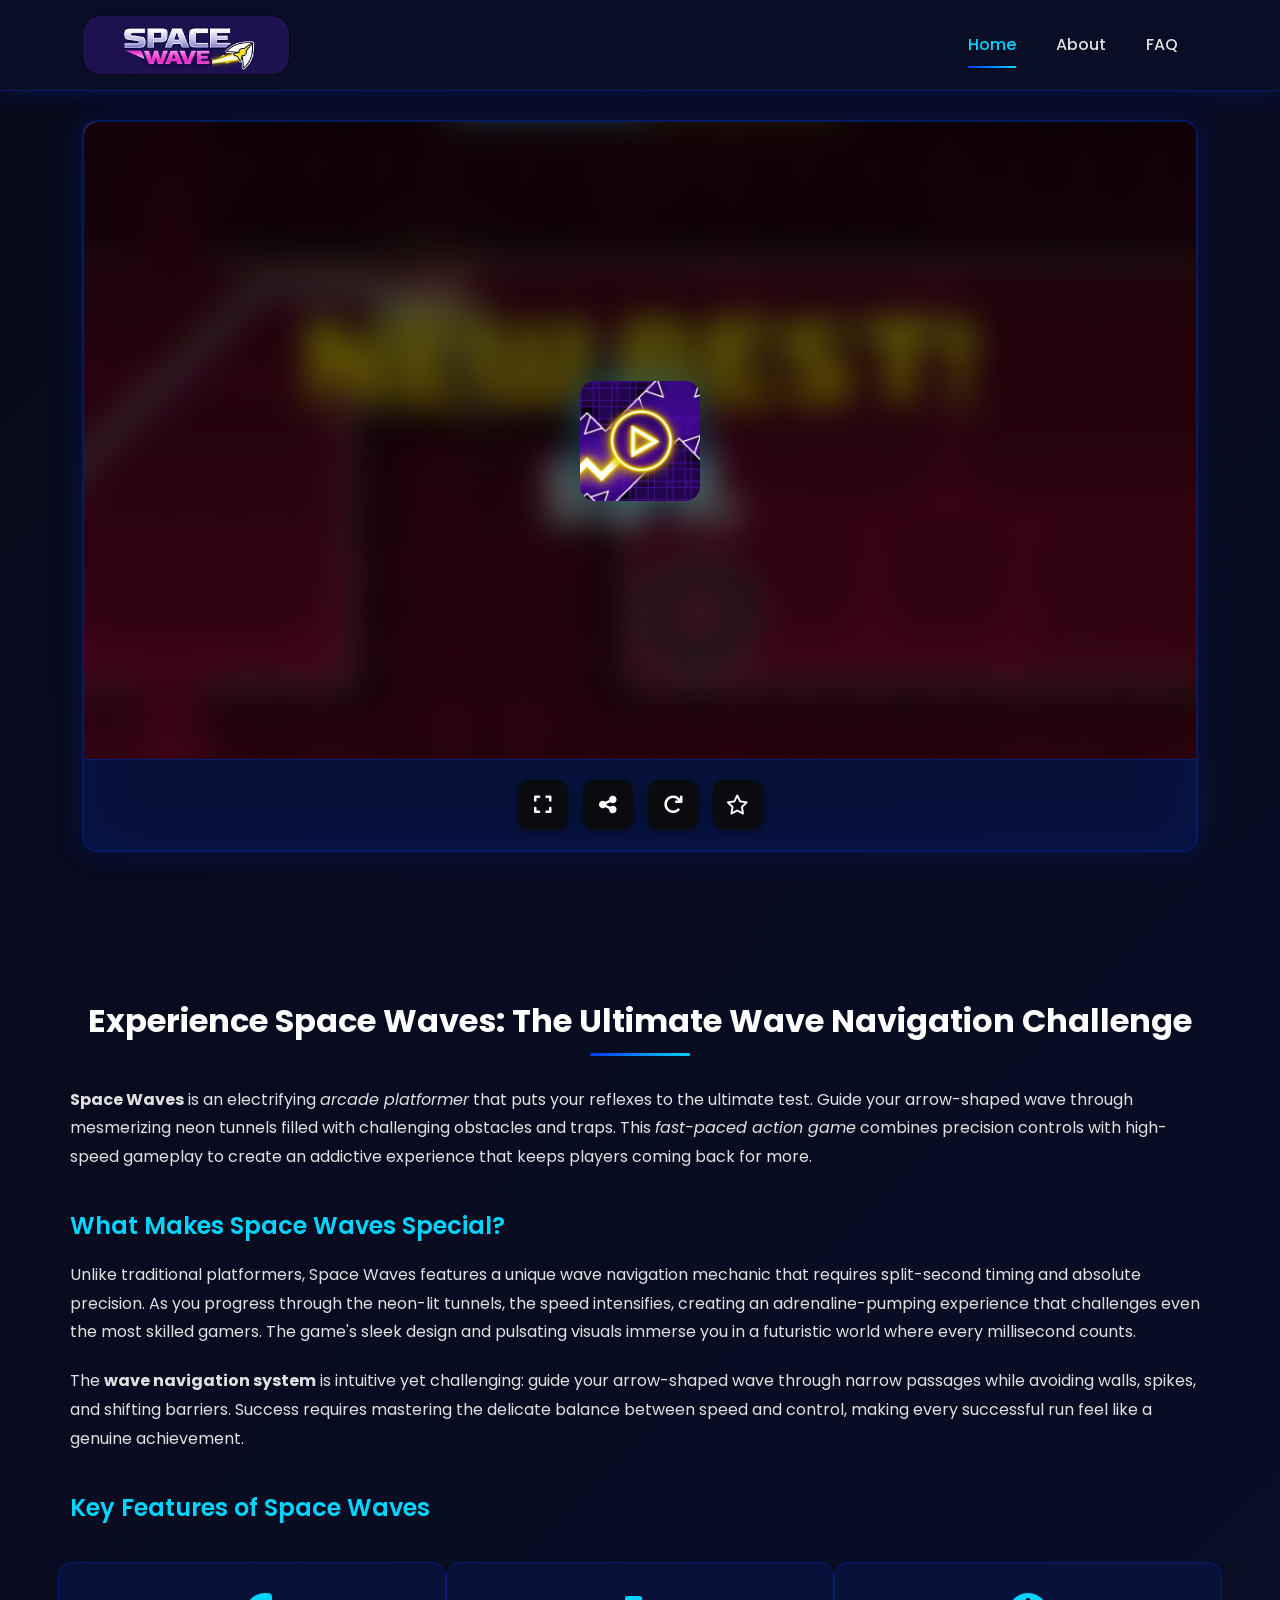
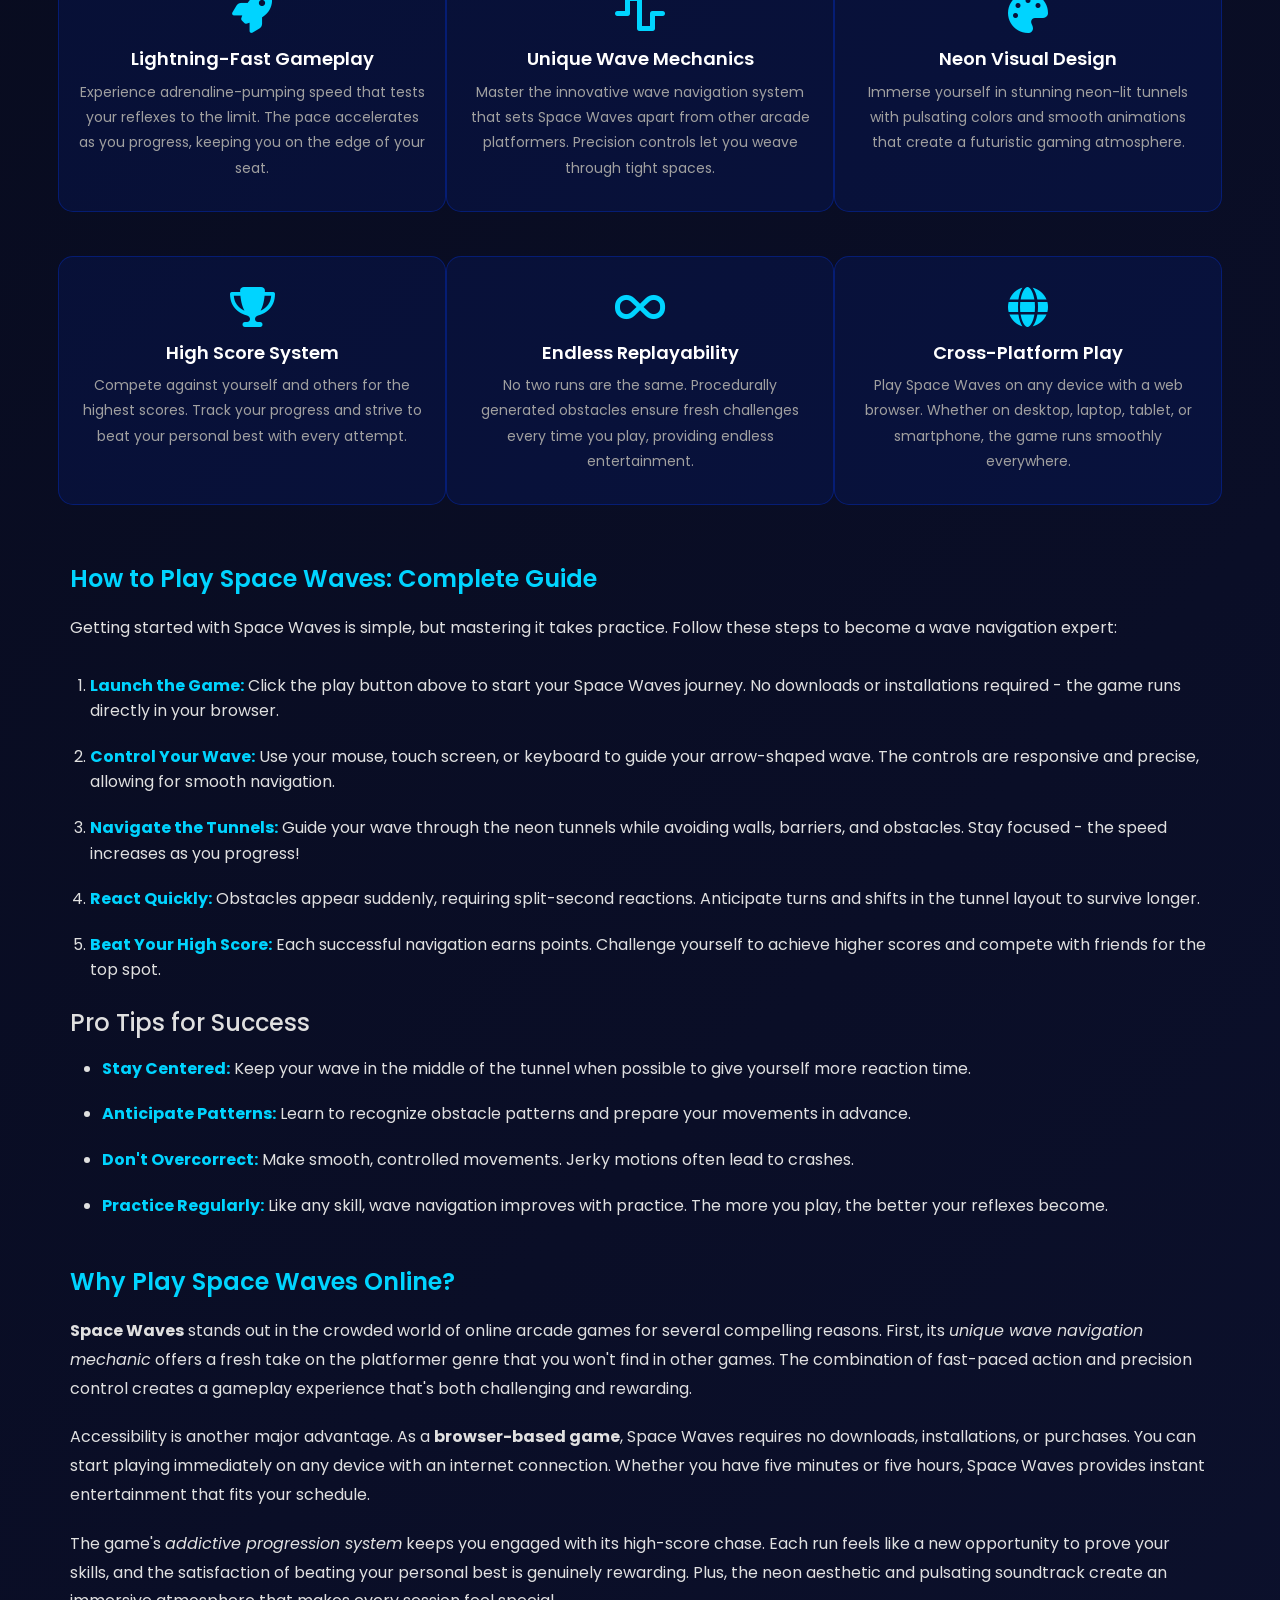
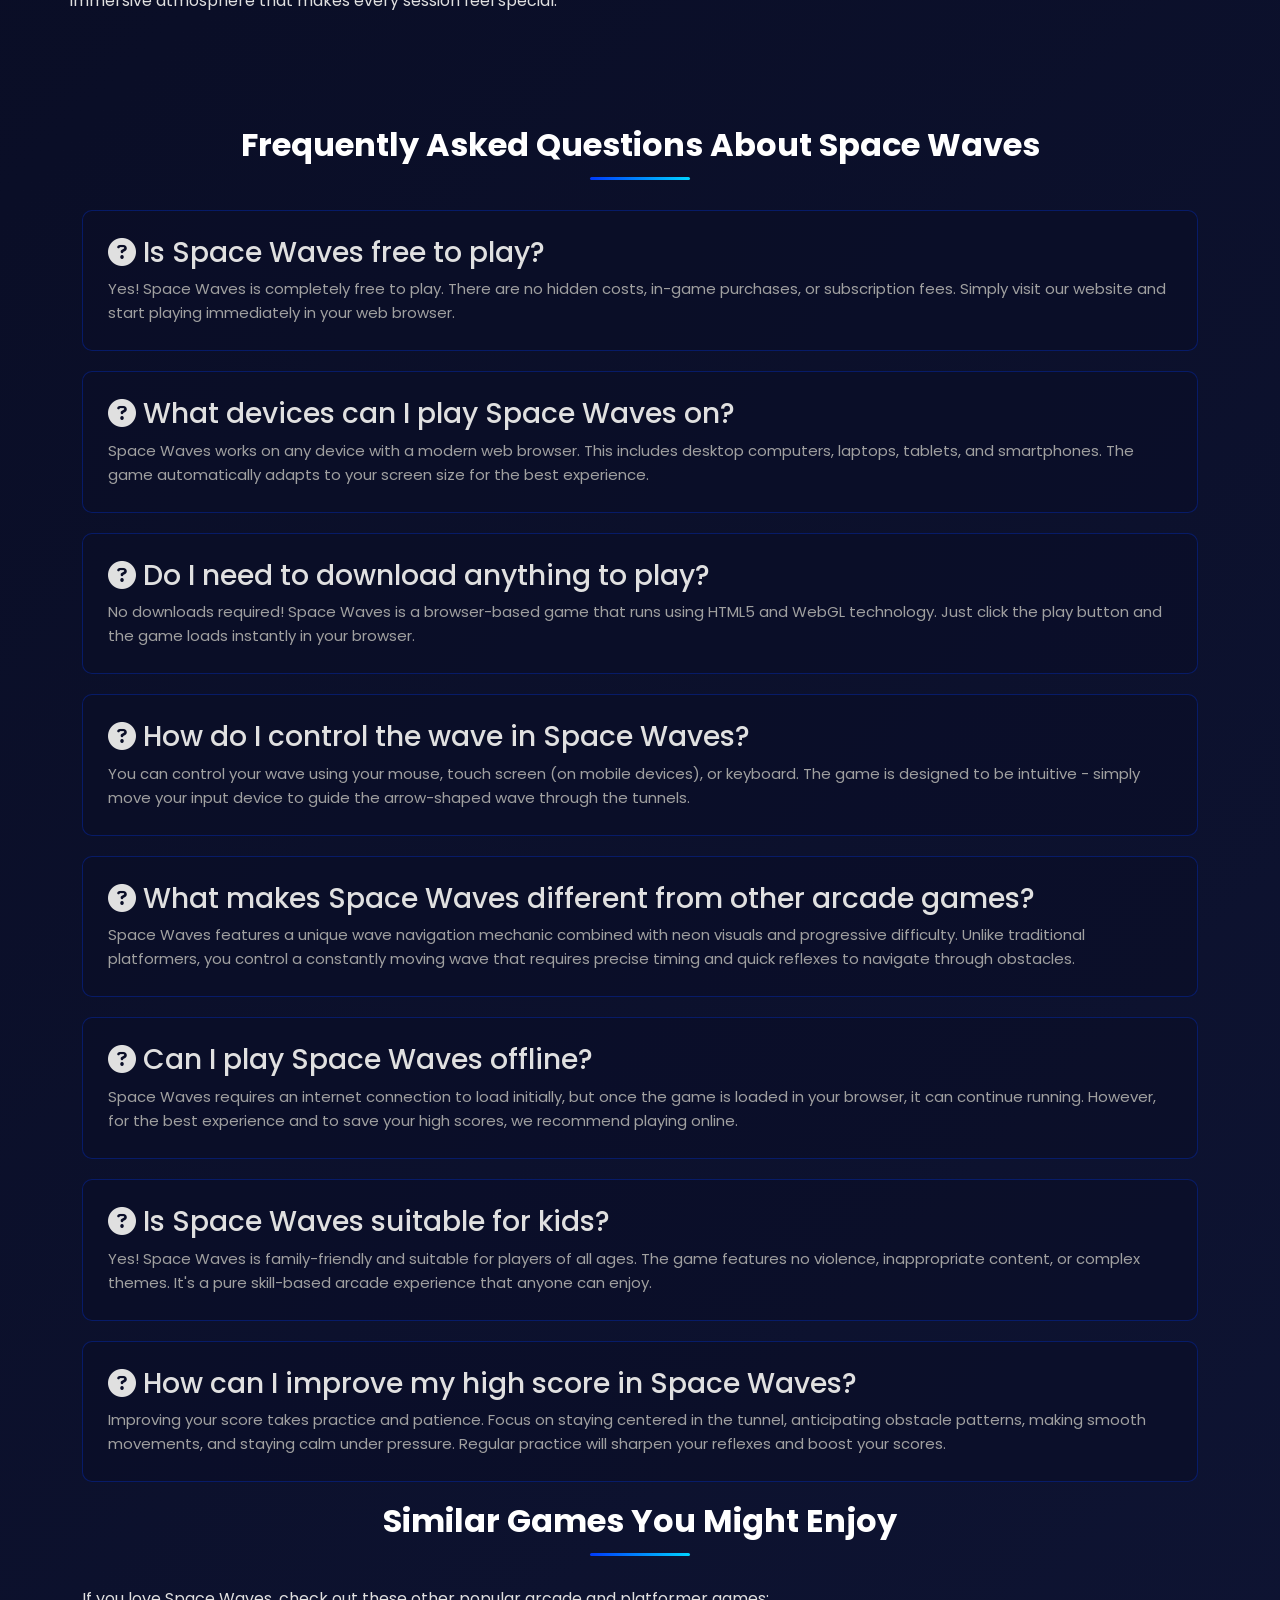
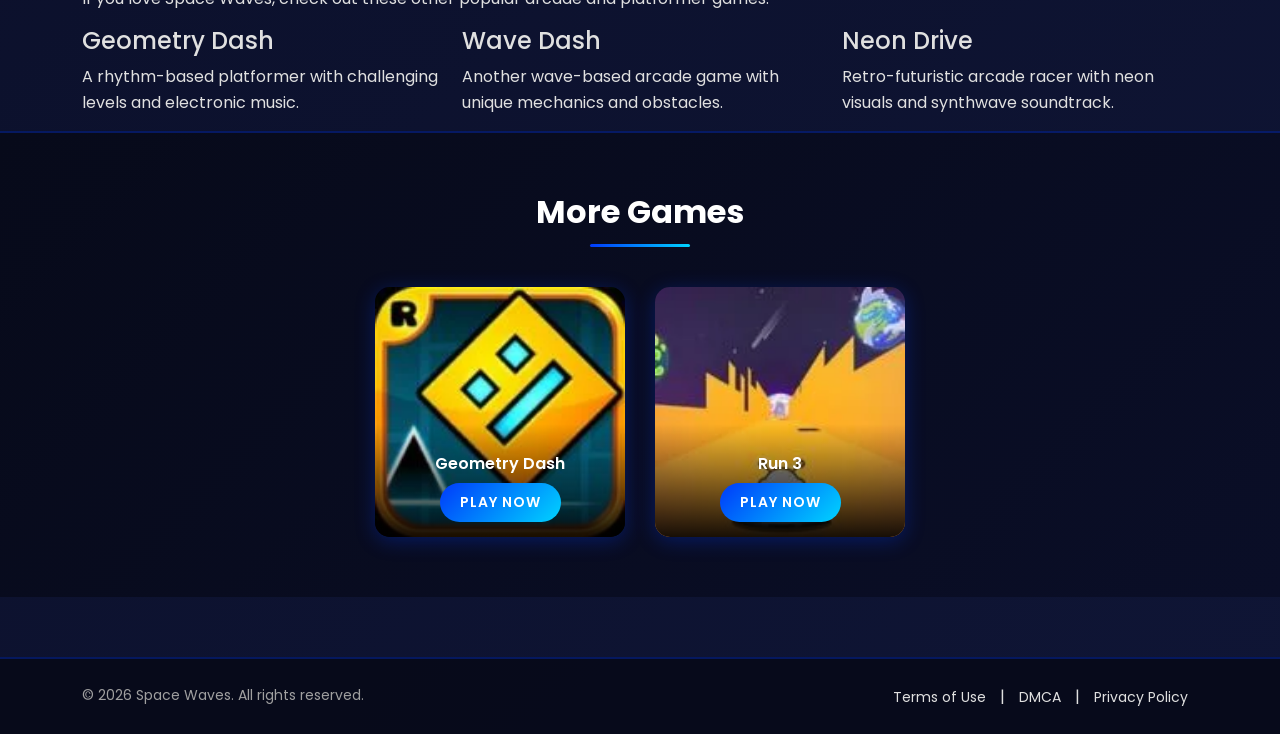
==== commit 78dfb6a7: "Add files via upload" ====
--- a/index.html
+++ b/index.html
@@ -230,10 +230,11 @@
                         <div class="game-container">
                             <div class="game-content">
                                 <div class="game-iframe-container" id="game-player">
+                                <button id="mobile-exit-btn" class="mobile-exit-btn" onclick="exitFullscreenMobile()">Exit Fullscreen</button>
 <!-- Custom Play Overlay -->
                                 <div id="custom-play-overlay" class="custom-overlay game-play-overlay space-waves-bg">
                                     <div class="overlay-content">
-                                        <button id="custom-play-btn" class="btn-play-image" onclick="customStartGame()" ontouchstart="customStartGame()" role="button" tabindex="0" aria-label="Start playing Space Waves">
+                                        <button id="custom-play-btn" class="btn-play-image" onclick="customStartGame()" role="button" tabindex="0" aria-label="Start playing Space Waves">
                                             <img src="images/start.webp" alt="Play Space Waves" width="120" height="120">
                                         </button>
                                     </div>
@@ -532,20 +533,8 @@
 });
 });
 
-
-const btn = document.getElementById('mute-btn');
-const icon = btn.querySelector('i');
-icon.classList.remove('fa-volume-up');
-icon.classList.add('fa-volume-mute');
-btn.setAttribute('title', 'Unmute');
-} else {
-icon.classList.remove('fa-volume-mute');
-icon.classList.add('fa-volume-up');
-}
-}
-
 function shareGame() {
-if (navigator.share) {
+    if (navigator.share) {
 navigator.share({
 title: document.title,
 url: window.location.href
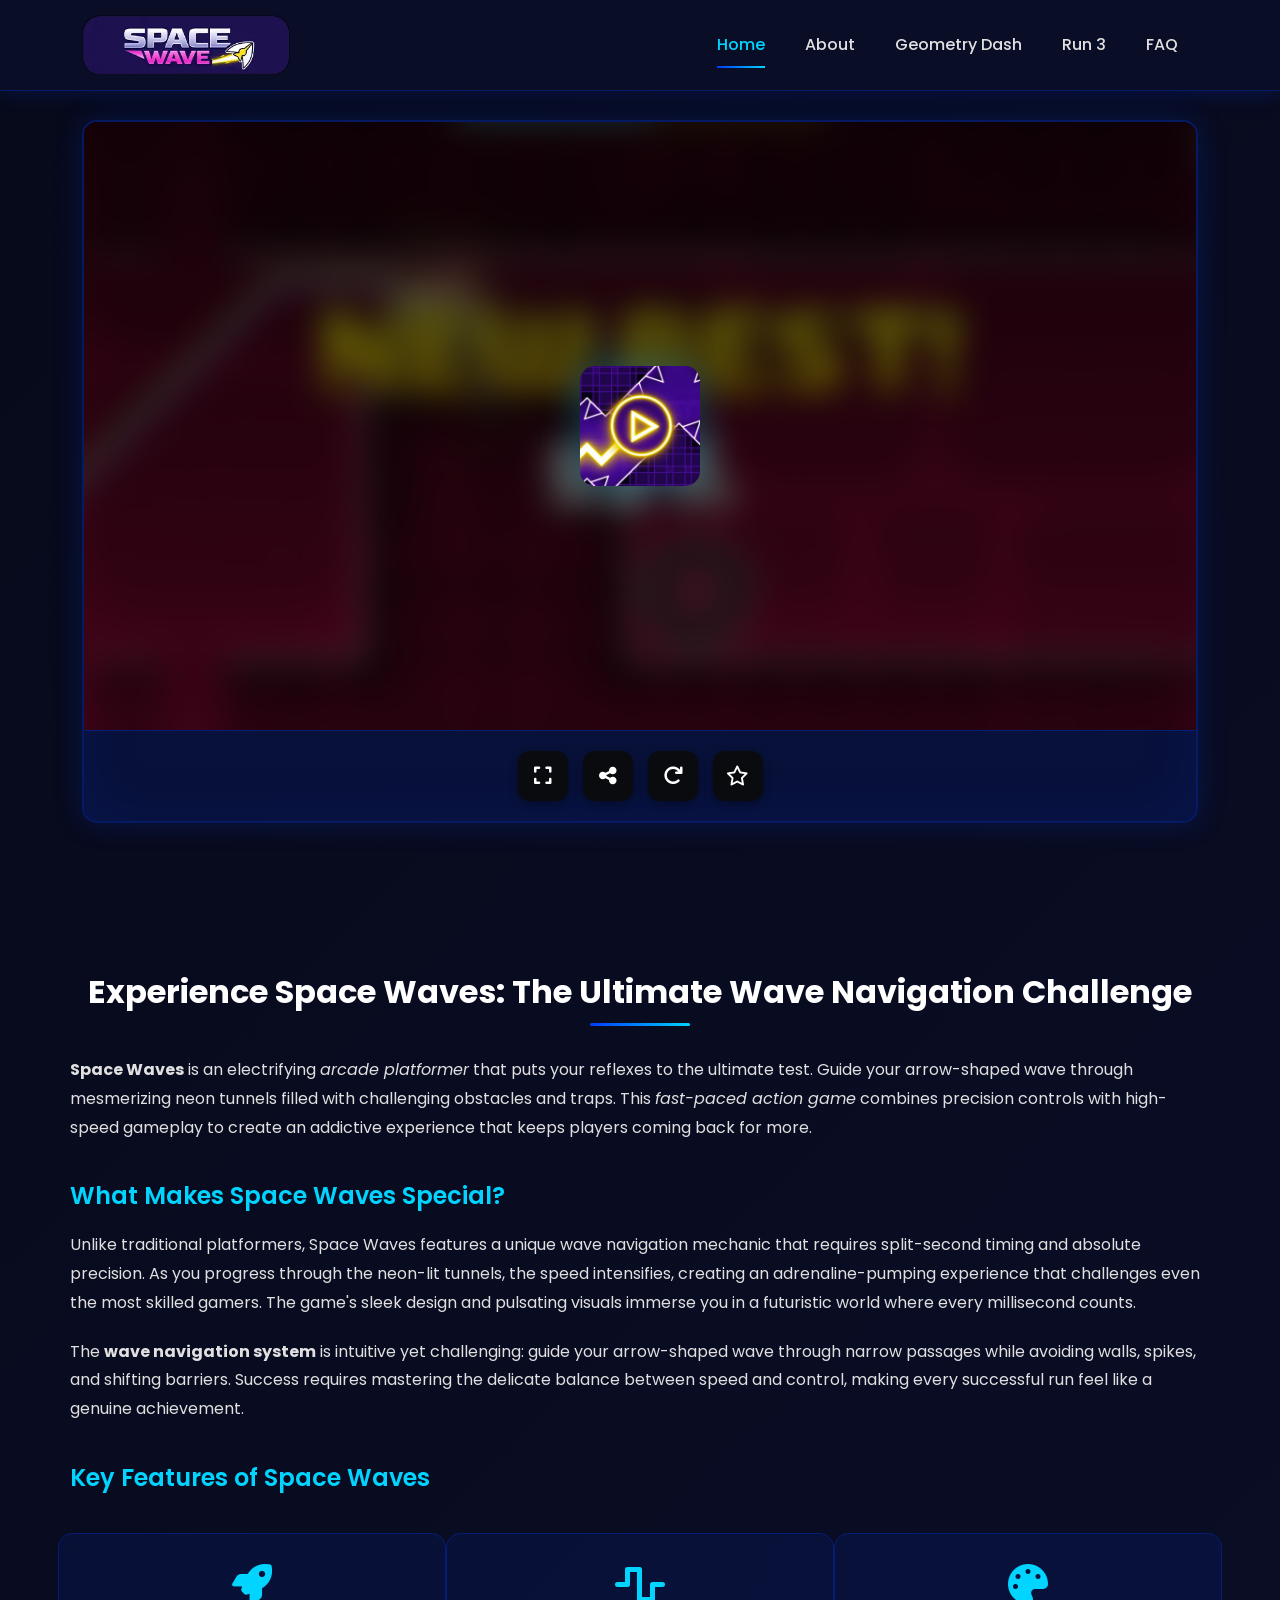
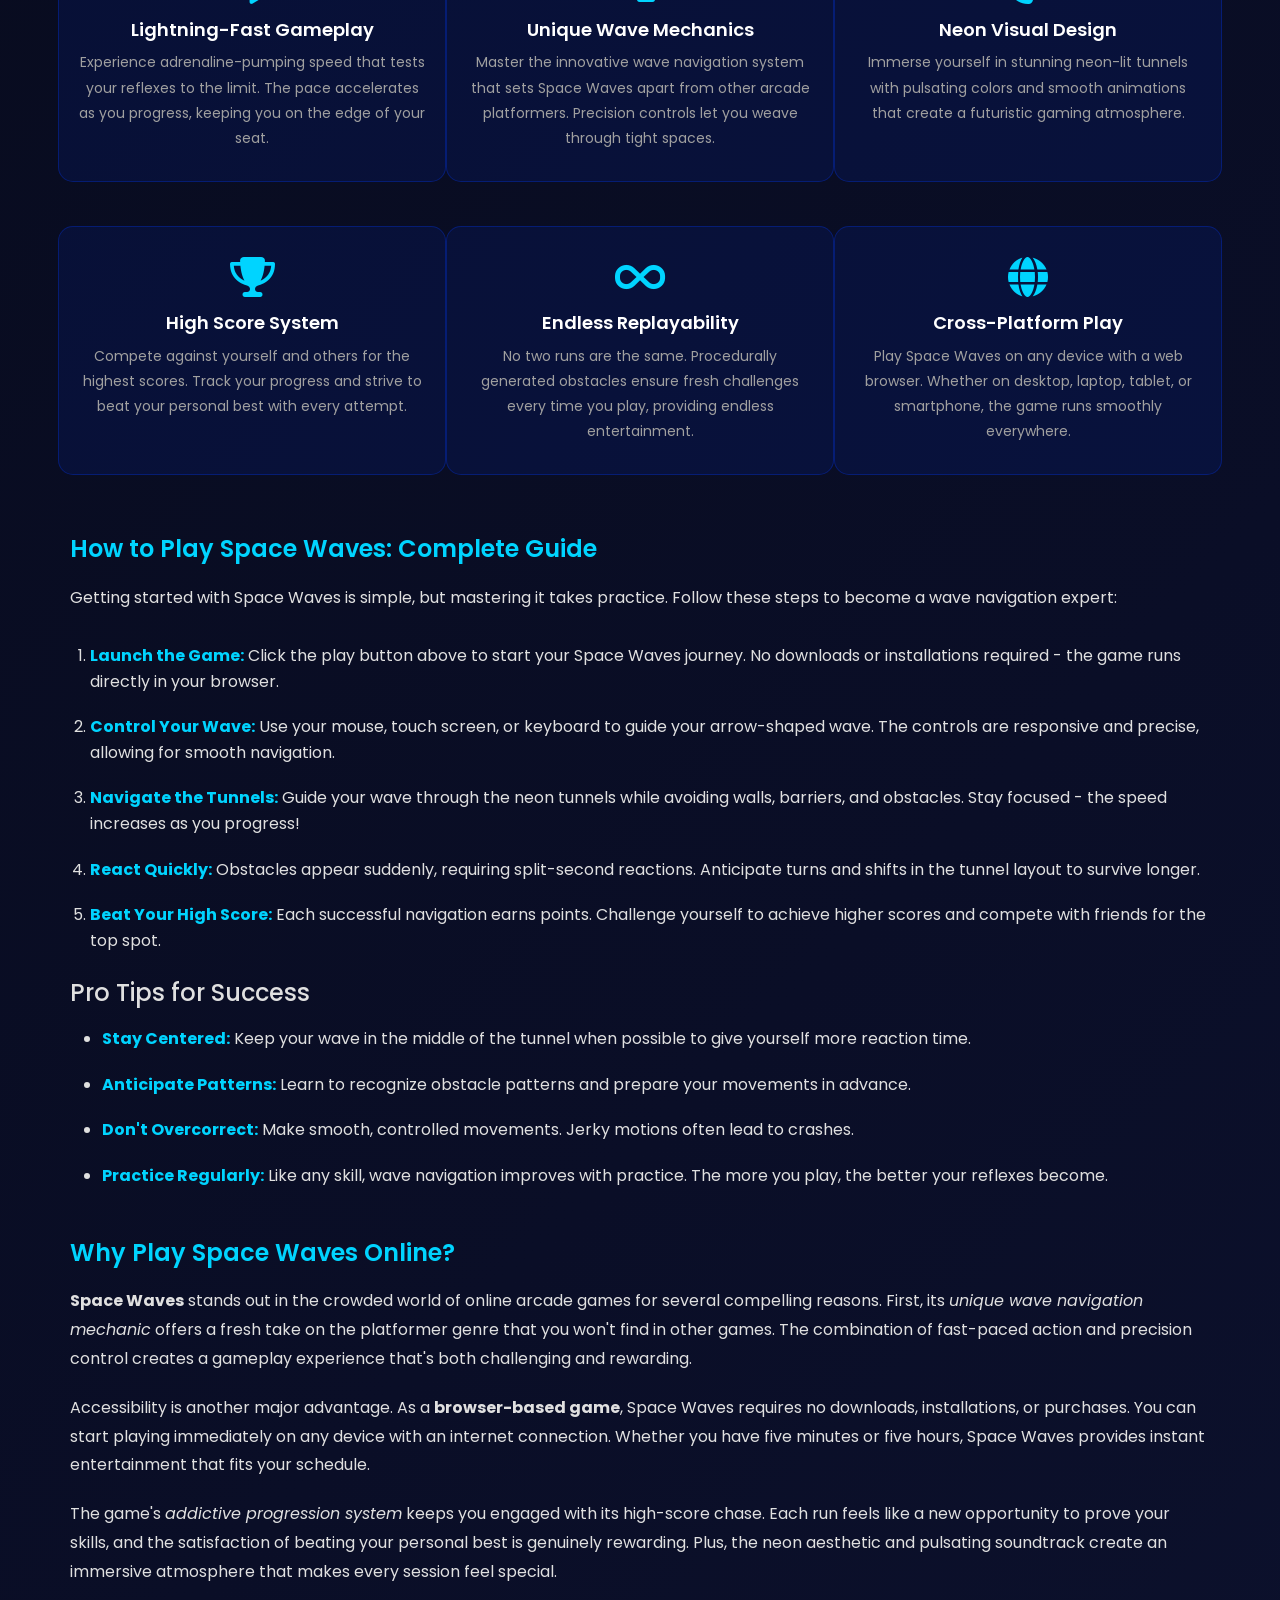
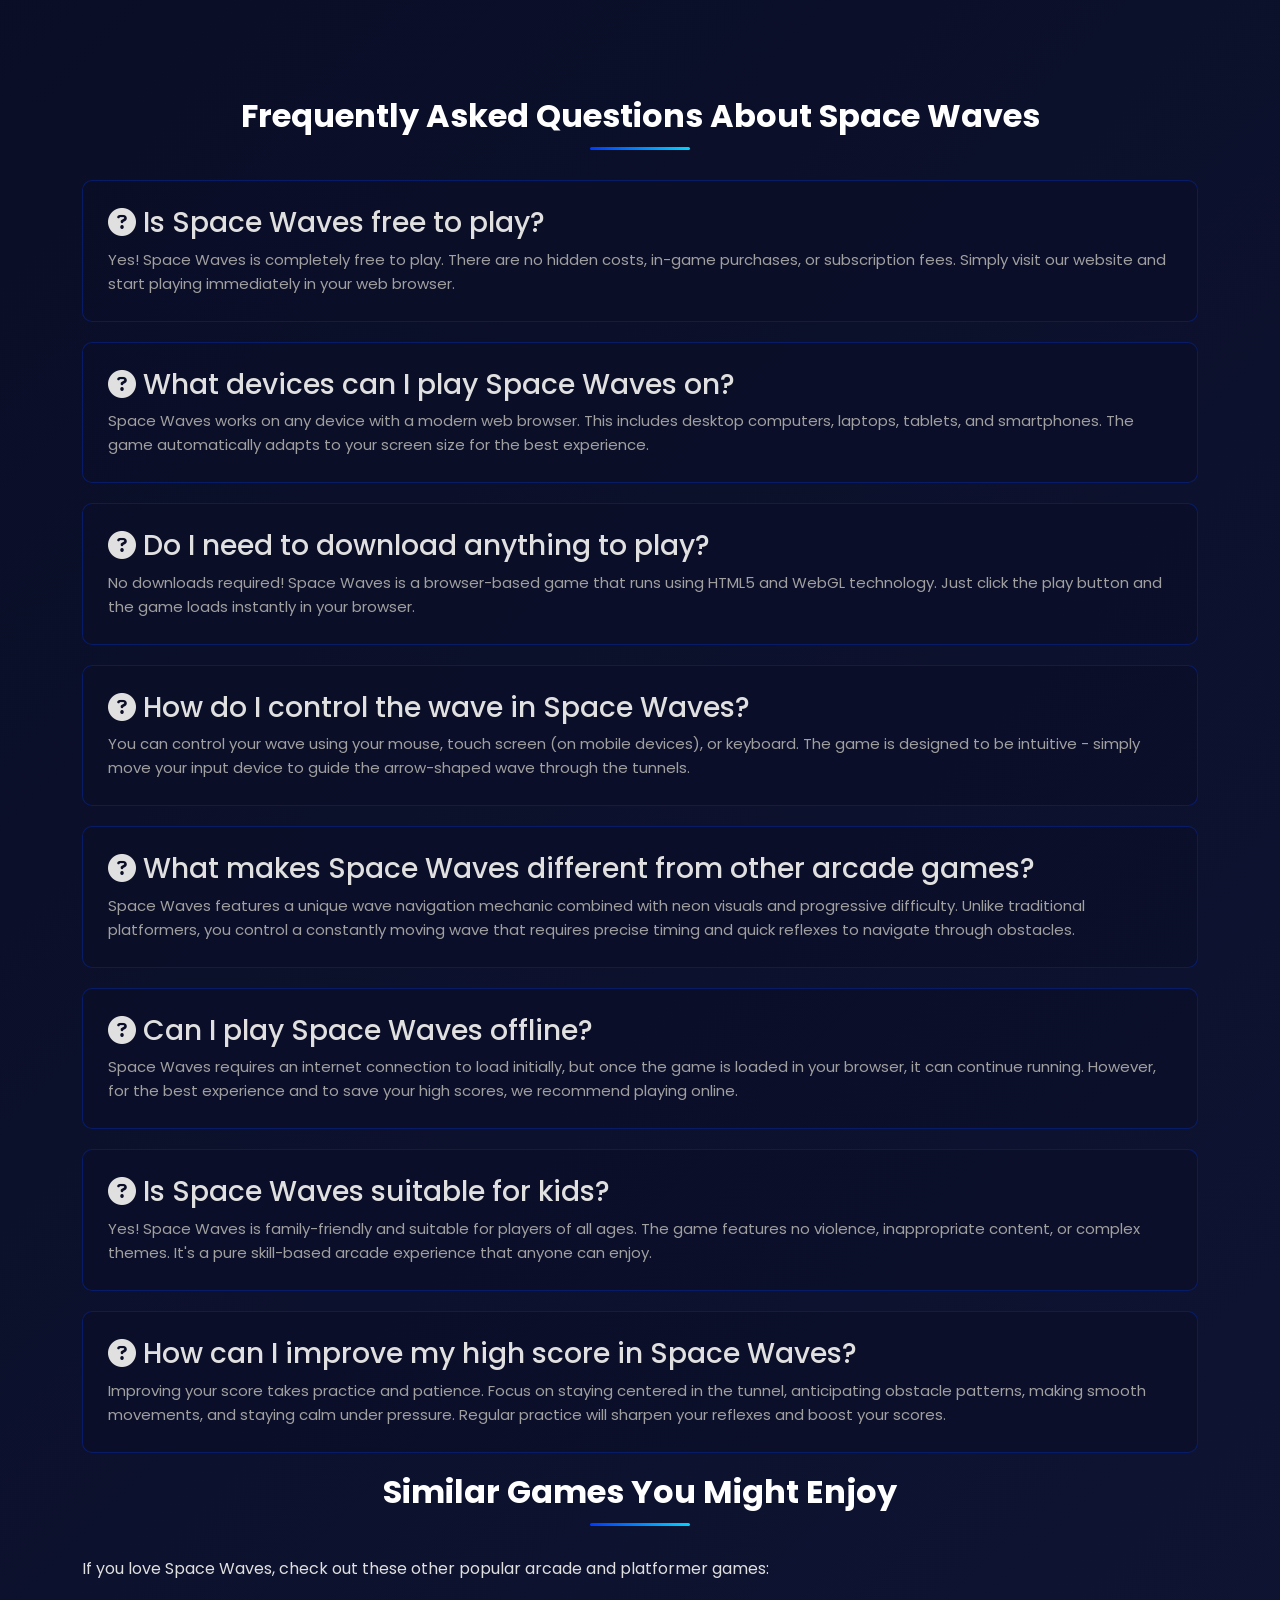
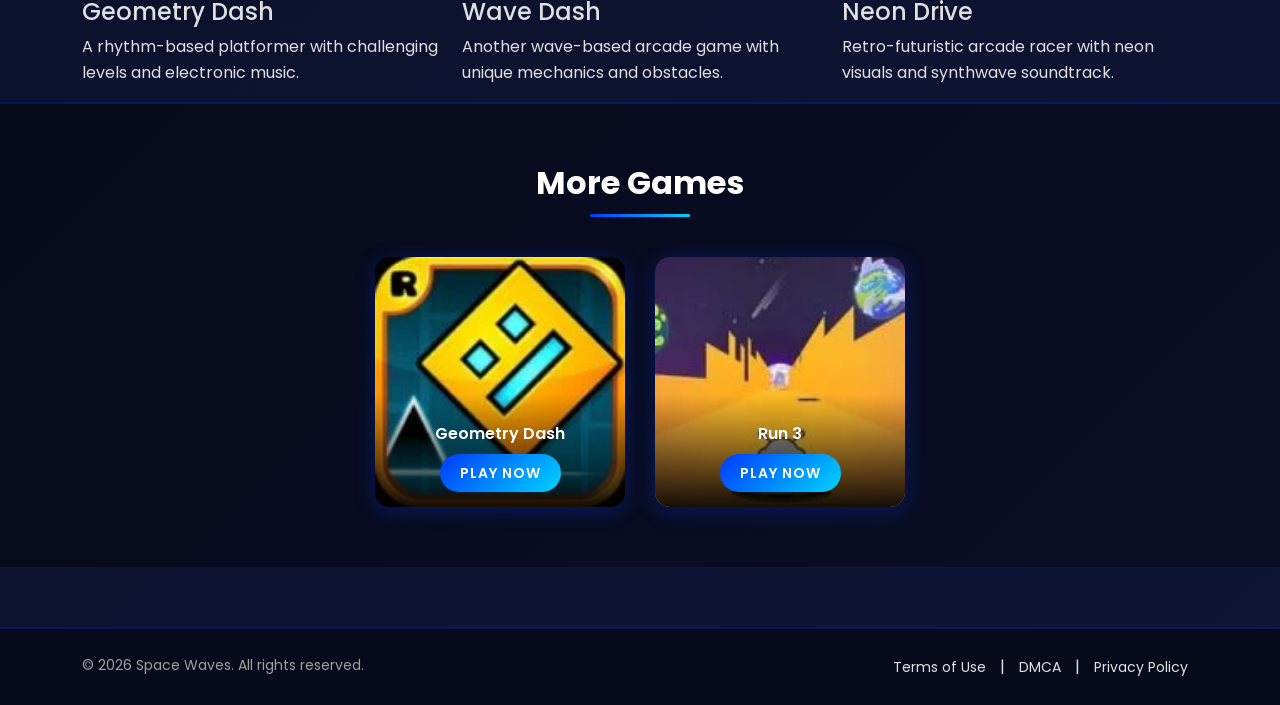
==== commit 757abf4e: "Add files via upload" ====
--- a/index.html
+++ b/index.html
@@ -195,28 +195,21 @@
     <!-- Navigation -->
     <nav class="navbar navbar-expand-lg navbar-dark fixed-top" id="mainNav">
         <div class="container">
-            <a class="navbar-brand" href="/">
+            <a class="navbar-brand" href="./">
                 <img src="images/home-logo.webp" width="160" height="80" class="site-logo" alt="Space Waves Home" loading="eager">
             </a>
             <button class="navbar-toggler" type="button" data-bs-toggle="collapse" data-bs-target="#navbarResponsive" aria-controls="navbarResponsive" aria-expanded="false" aria-label="Toggle navigation">
                 <span class="navbar-toggler-icon"></span>
             </button>
-            <div class="collapse navbar-collapse" id="navbarResponsive">
-                <ul class="navbar-nav ms-auto">
-                    <li class="nav-item">
-                        <a class="nav-link active" href="/">Home</a>
-                    </li>
-                    <li class="nav-item">
-                        
-                    </li>
-                    <li class="nav-item">
-                        <a class="nav-link" href="#about">About</a>
-                    </li>
-                    <li class="nav-item">
-                        <a class="nav-link" href="#faq">FAQ</a>
-                    </li>
-                </ul>
-            </div>
+<div class="collapse navbar-collapse" id="navbarResponsive">
+        <ul class="navbar-nav ms-auto">
+          <li class="nav-item"><a class="nav-link active" href="./">Home</a></li>
+          <li class="nav-item"><a class="nav-link" href="#about">About</a></li>
+          <li class="nav-item"><a class="nav-link" href="geometry-dash.html">Geometry Dash</a></li>
+          <li class="nav-item"><a class="nav-link" href="run-3.html">Run 3</a></li>
+          <li class="nav-item"><a class="nav-link" href="#faq">FAQ</a></li>
+        </ul>
+      </div>
         </div>
     </nav>
 
@@ -490,10 +483,10 @@
     <script src="https://cdn.jsdelivr.net/npm/bootstrap@5.3.0/dist/js/bootstrap.bundle.min.js" integrity="sha384-geWF76RCwLtnZ8qwWowPQNguL3RmwHVBC9FhGdlKrxdiJJigb/j/68SIy3Te4Bkz" crossorigin="anonymous"></script>
     
     <script>
-        function customStartGame() {
-            document.getElementById('game-area').src = '/play/';
-            document.getElementById('custom-play-overlay').style.display = 'none';
-        }
+function customStartGame() {
+  document.getElementById('game-area').src = './play/';
+  document.getElementById('custom-play-overlay').style.display = 'none';
+}
         
         function open_fullscreen() {
             let game = document.getElementById("game-area");
--- a/css/style.css
+++ b/css/style.css
@@ -135,7 +135,39 @@
 
 .game-iframe-container {
     position: relative;
+}
+
+/* Mobile Fullscreen Mode */
+.game-iframe-container.fullscreen {
+    position: fixed;
+    top: 0;
+    left: 0;
+    width: 100vw;
+    height: 100vh;
+    z-index: 9999;
     background: var(--darker-navy);
+}
+
+.game-iframe-container.fullscreen .game-iframe {
+    height: 100vh !important;
+}
+
+.mobile-exit-btn {
+    position: fixed;
+    top: 10px;
+    right: 10px;
+    z-index: 10000;
+    background: rgba(0, 0, 0, 0.8);
+    color: white;
+    border: none;
+    border-radius: 8px;
+    padding: 10px 15px;
+    font-size: 14px;
+    display: none;
+}
+
+.mobile-exit-btn.visible {
+    display: block;
 }
 
 .game-iframe {
